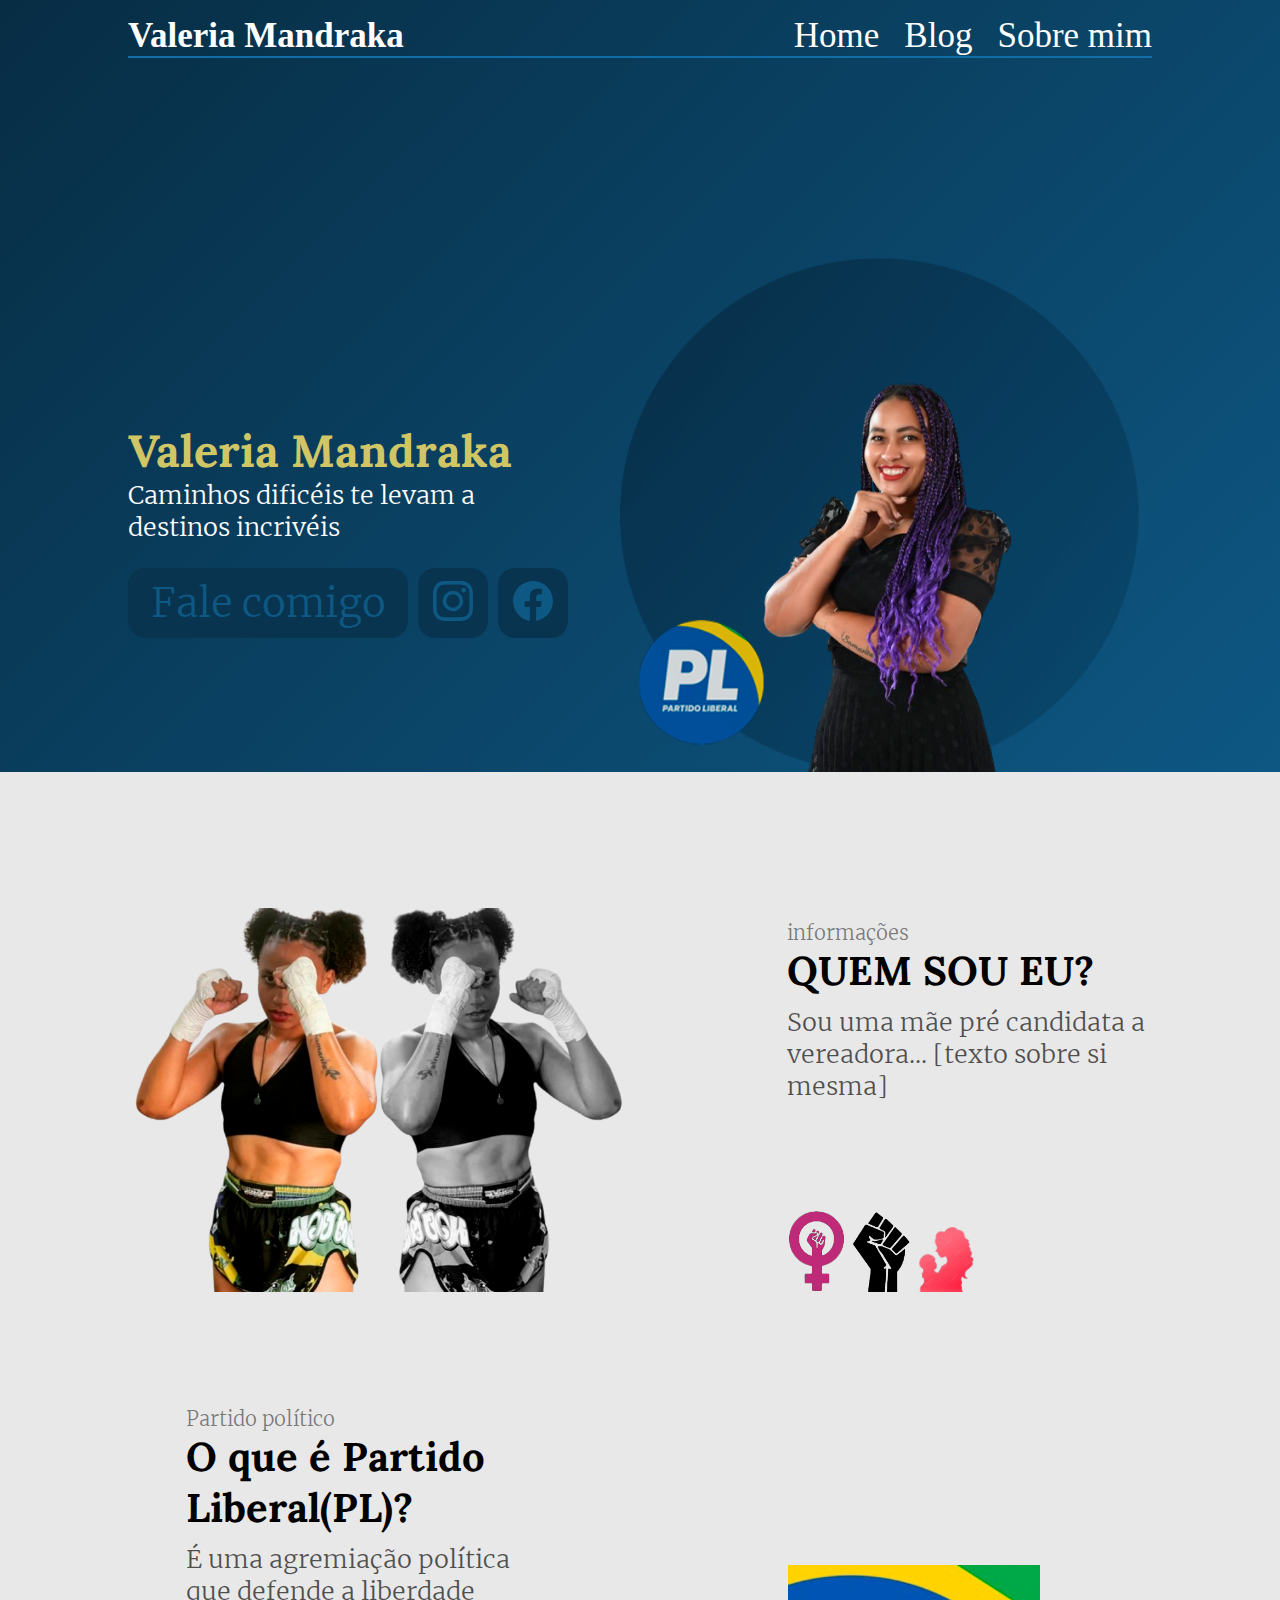
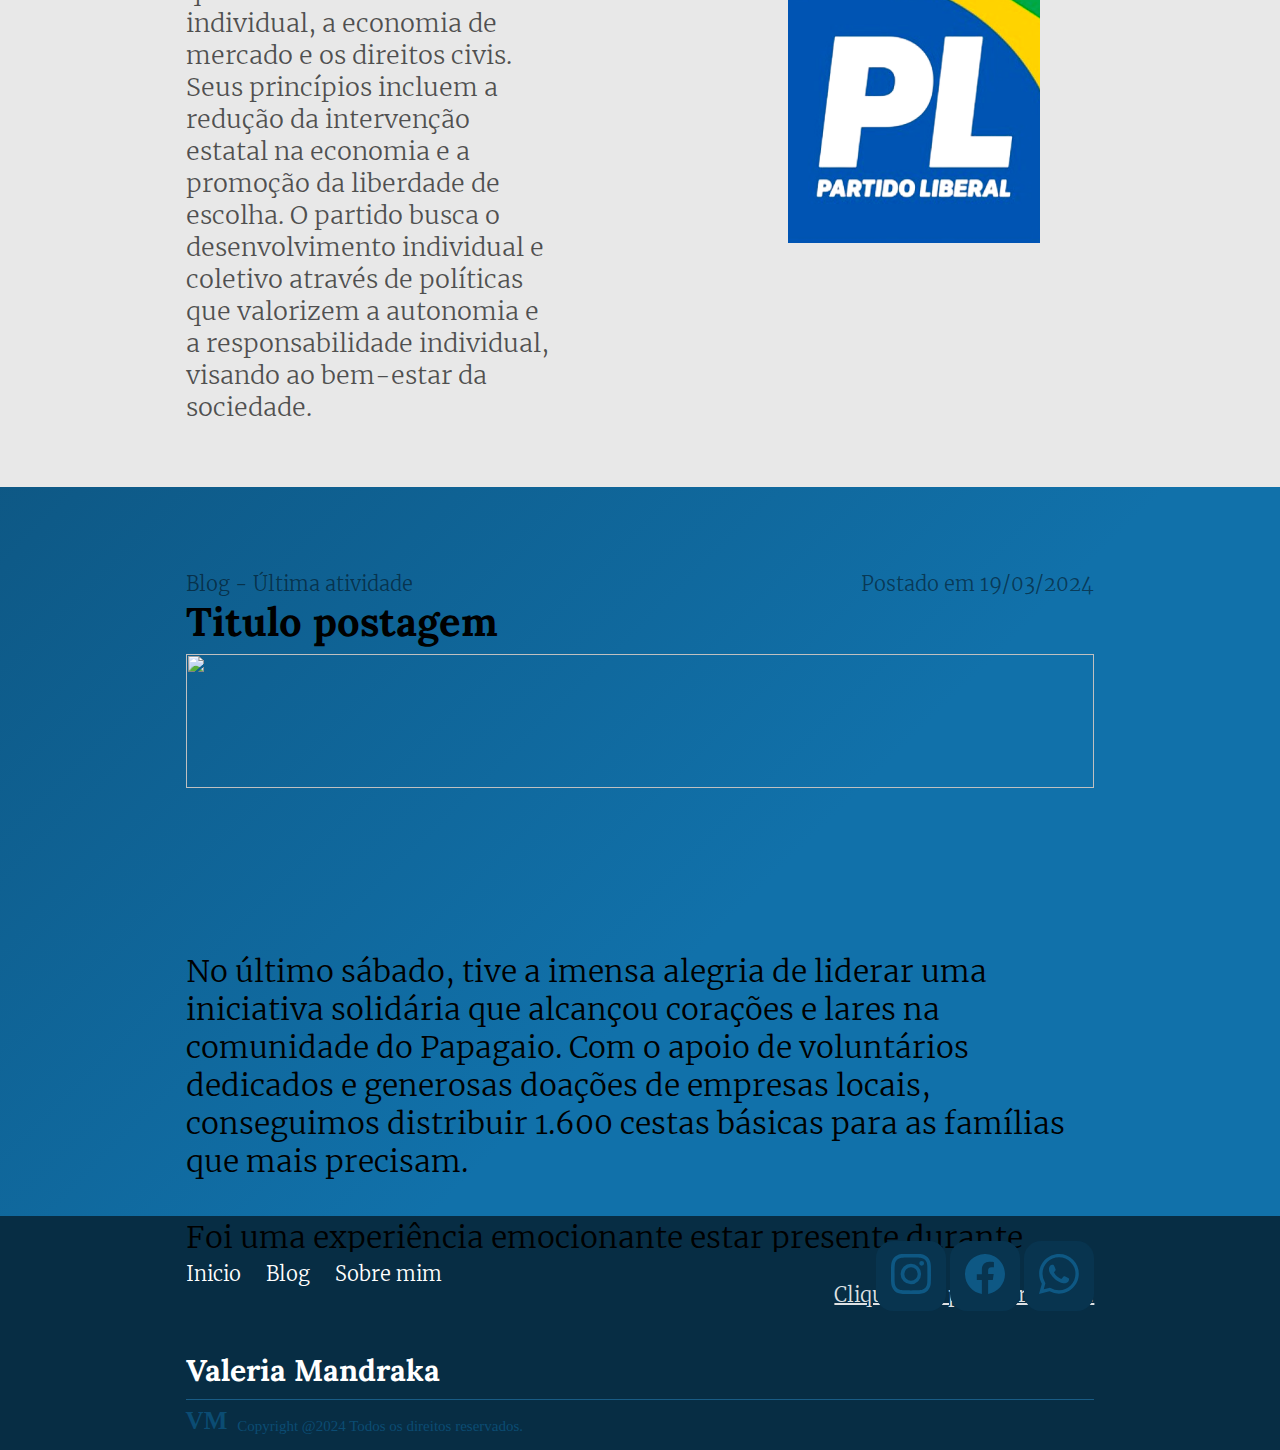
==== index.html @ 7b3fb6e6 "Upload files" ====
<!DOCTYPE html>
<html lang="pt-br">
<head>
    <meta charset="UTF-8">
    <meta name="viewport" content="width=device-width, initial-scale=1.0">
    <link rel="stylesheet" href="assets/css/cssIndex.css">
    <link rel="shortcut icon" href="assets/favicon/plFavicon.png" type="image/x-icon">
    <title>Valeria Mandraka | Início</title>
</head>
<body>
    <header>
        <nav class="navigation">
            <a href="/" id="aBranco"><h1 class="h1Navigation">Valeria Mandraka</h1></a>

            <ul>
                <li class="liNavigation">
                    <a href="/" id="aBranco"> Home </a>
                </li>
                <li class="liNavigation">
                    <a href="Blog.html" id="aBranco">Blog</a>
                </li>
                <li class="liNavigation" id="BtnRolagem">
                    Sobre mim
                </li>
            </ul>
        </nav>

        <nav class="navigationMobile">
            <button class="btnNavigation" id="menuMostrar">
                ☰
            </button>
            <h1 class="h1Navigation">
                <a href="/" id="aBranco">Valeria Mandraka</a>
            </h1>
        </nav>

        <section class="menuLateral" id="menuLateral">
            <div class="divMenu">
             <button class="btnClose">
                 <img src="assets/icons/arrow-bar-left.svg" id="menuFechar">
             </button>
            </div>
             <button class="btnMenu">
                <a href="/" id="aBranco"> INÍCIO </a>
             </button>
             <button class="btnMenu">
             <a href="Blog.html" id="aBranco"> BLOG </a>
             </button>
             <button class="btnMenu">
             <a href="/#section_rolagem" id="aBranco"> SOBRE MIM </a>
             </button>
         </section>

        <section class="sectionHeader">
            <div class="textHeaderbox">
                <h2 class="h2Header">
                    Valeria Mandraka
                </h2>

                <p class="pHeader">Caminhos dificéis te levam
                    a destinos incrivéis</p>

                <div class="divButtons">
                    <button class="btnFalecomigo">Fale comigo</button>
                    <button class="btnInstagram"><img src="assets/icons/instagram.svg"alt="icon Instagram" id="btnInstagram"></button>
                    <button class="btnWhatsapp"><img src="assets/icons/facebook.svg" alt="icon Whatsapp" id="btnWhatsapp"></button>
                </div>
            </div>
            <div class="imgHeaderbox">
                <img src="assets/images/imgHeader.png" alt="Valeria Mandraka" width="80%" class="imgValeria">
            </div>
        </section>
    </header>


    <main>
        <section class="sectionMainContainer">
            <section class="sectionMain1" id="section_rolagem">
                <div>
                    <img src="assets/images/imgMain.png" alt="Valeria Mandraka lutadora" width="80%" class="imgLutadora">
                </div>

                <div class="divSobremimMain">
                    <div class="divSobremimMain_div1">
                        <p class="infoMain">
                            informações
                        </p>
                        <h3 class="sobremimMain">
                            QUEM SOU EU?
                        </h3>
                        <p class="descMain">
                            Sou uma mãe pré candidata a vereadora...  [texto sobre si mesma]
                        </p>
                    </div>
                    <div class="divSobremimMain_div2">
                       <img src="assets/images/lutafeminiciaIcone.png" alt="Icone luta feminina" width="60px">
                       <img src="assets/images/lutaracialcone.png" alt="Icone luta racial" width="60px">
                       <img src="assets/images/maeIcone.png" alt="Icone mãe" width="60px">
                    </div>
                </div>
            </section>

            <section class="sectionMain2">
                <div class="partidoMain">
                    <p class="PpartidoMain">Partido político</p>
                    <h3 class="titulopartidoMain">O que é Partido Liberal(PL)? </h3>
                    <p class="descpartidoMain">É uma agremiação política que defende a liberdade individual, a economia de mercado e os direitos civis. Seus princípios incluem a redução da intervenção estatal na economia e a promoção da liberdade de escolha. O partido busca o desenvolvimento individual e coletivo através de políticas que valorizem a autonomia e a responsabilidade individual, visando ao bem-estar da sociedade.</p>
                </div>

                <div class="imgboxMain2">
                    <img src="assets/images/imgPartido.png" width="70%">
                </div>
            </section>
        </section>

        <section class="sectionMainContainer2">
            <section class="sectionMain3" >
                <div>
                    <div class="subtituloPostagem"><p class="BlogMain3">Blog - Última atividade</p><p class="DataMain3">Postado em 19/03/2024</p></div>
                    <h3 class="tituloBlog">Titulo postagem</h3>
                </div>
                <img src="https://encrypted-tbn0.gstatic.com/images?q=tbn:ANd9GcT1ABExkevNQ3aydkxNfhsvIcq7o0VCa7NH60OUea5zunQA9K06ds7O8G4jgLJGi5zmWrk&usqp=CAU" width="100%" height="50%">
                <p class="descBlog">No último sábado, tive a imensa alegria de liderar uma iniciativa solidária que alcançou corações e lares na comunidade do Papagaio. Com o apoio de voluntários dedicados e generosas doações de empresas locais, conseguimos distribuir 1.600 cestas básicas para as famílias que mais precisam.<br><br>

                    Foi uma experiência emocionante estar presente durante todo o processo, desde a organização até a entrega pessoal das cestas. Ver o sorriso e a gratidão nos rostos das pessoas que receberam esse auxílio foi verdadeiramente inspirador.<br><br>
                    Nossa missão sempre foi promover a solidariedade e o apoio mútuo em nossa comunidade, e essa iniciativa reforçou ainda mais nosso compromisso. Saber que conseguimos oferecer um alívio imediato para tantos lares que enfrentam dificuldades diárias é incrivelmente gratificante.<br><br>
                    
                    A entrega das cestas básicas não foi apenas sobre fornecer alimentos essenciais, mas também sobre mostrar às pessoas que elas não estão sozinhas em suas lutas. Foi sobre fortalecer os laços comunitários e lembrar a todos nós que, juntos, somos capazes de superar qualquer desafio.<br><br>
                    
                    Agradeço do fundo do meu coração a todos os voluntários, doadores e membros da comunidade que tornaram possível esse gesto de solidariedade. A verdadeira essência da bondade humana brilhou intensamente no bairro do Papagaio neste dia, e estou profundamente honrado por ter feito parte disso.<br><br>
                </p>

                <p class="p_texto"><a href="Blog.html#Postagem1" class="a_texto">Clique aqui para ver mais...</a></p>
            </section>
        </section>
    </main>


    <footer>
        <section class="sectionFooter">
            <div class="textFooter">
                <ul class="ulFooter">
                    <li class="liFooter">
                        <a href="/" id="aBranco"> Inicio </a>
                    </li>
                    <li class="liFooter">
                        <a href="Blog.html" id="aBranco"> Blog </a>
                    </li>
                    <li class="liFooter" id="BtnRolagem">
                        <a href="/#section_rolagem" id="aBranco">Sobre mim</a>
                    </li>
                </ul>

                <div>
                    <a href="/" id="aBranco"><h3 class="h3Footer">Valeria Mandraka</h3></a>
                </div>
            </div>
            <div class="btns_footer">
                <button class="btnInstagram"><img src="assets/icons/instagram.svg"alt="icon Instagram" id="btnInstagram"></button>
                <button class="btnWhatsapp"><img src="assets/icons/facebook.svg" alt="icon Whatsapp" id="btnWhatsapp"></button>
                <button class="btnWhatsapp"><img src="assets/icons/whatsapp.svg" alt="icon Whatsapp" id="btnWhatsapp"></button>
            </div>
            
        </section>
        <section class="sectionFooter2">
            <h3 class="h3Footer2">
                VM
            </h3>
            <p class="pFooter2">Copyright @2024 Todos os direitos reservados.</p>
        </section>
    </footer>

    <script>
        document.addEventListener("DOMContentLoaded", function() {
            var scrollButton = document.getElementById('BtnRolagem');
            
            scrollButton.addEventListener('click', function() {
                var section1 = document.getElementById('section_rolagem');
                if (section1) {
                section1.scrollIntoView({ behavior: 'smooth', block: 'start' });
                }
            });
            });

            
        var menuMostrar = document.getElementById("menuMostrar");
        var menuLateral = document.getElementById("menuLateral");
        var menuFechar = document.getElementById("menuFechar");
    
        menuMostrar.addEventListener("click", function() {
            menuLateral.style.transform = 'translateX(0)';
        });

        menuFechar.addEventListener("click", function(){
            menuLateral.style.transform = "translateX(-100%)";
        })

        document.addEventListener("click", function(event) {
            if (!menuLateral.contains(event.target) && event.target !== menuMostrar) {
                // Remova a classe 'show-menu' para ocultar o menu lateral
                menuLateral.style.transform = "translateX(-100%)";
            }
        });
    
    </script>
</body>
</html>
---- assets/css/cssIndex.css ----
@font-face {
    font-family: LoraBold; /* Escolha um nome para a sua fonte */
    src: url('/assets/fonts/static/Lora-Bold.ttf'); /* Substitua o caminho pelo local onde você colocou o arquivo da fonte */
    font-weight: 700;
 
}

@font-face {
    font-family: MerriwheaterLight; /* Escolha um nome para a sua fonte */
    src: url('/assets/fonts/static/Merriweather-Light.ttf'); /* Substitua o caminho pelo local onde você colocou o arquivo da fonte */
    font-weight: 300;
 
}

::-webkit-scrollbar {
    width: 10px; /* Largura da barra de rolagem */
}

/* Cor de fundo da barra de rolagem */
::-webkit-scrollbar-track {
    background: #9badfd5e;
}

/* Estilo do botão na barra de rolagem */
::-webkit-scrollbar-thumb {
    background: #072E46; /* Cor do botão da barra de rolagem */
    transition: 0.3s; 
    border-radius: 15px;
}

/* Cor quando o mouse passa sobre a barra de rolagem */
::-webkit-scrollbar-thumb:hover {
    background: #116DA5;
    transition: 0.3s; 
}

.menuLateral{
    position: fixed;
    left: 0;
    display: flex;
    flex-direction: column;
    gap: 5px;
    top: 0;
    width: 75%;
    height: 100vh;
    background-color: #072D44;
    transform: translateX(-100%);
    transition: transform 0.3s ease;
}

.btnMenu{
    height: 60px;
    background-color: #021e30;
    border: none;
    color: white;
    font-family: MerriwheaterLight;
}

.divMenu{
    width: 100%;
    display: flex;
    justify-content: end;
    align-items: center;
    height: 50px;
    margin-top: 4%;
}

.btnClose{
    border: none;
    background-color: transparent;
    color: white;
    cursor: pointer;
}

#aBranco{
    text-decoration: none;
    color: white;
}

#aBranco:hover{
    color: #dadada;
}

body{
    margin: 0px;
    border: 0px;
    background: linear-gradient(135.32deg, #072D44 0%, #0E5A88 50.3%, #1171AA 75.14%);
}

header{
    display: flex;
    flex-direction: column;
    justify-content: center;
    align-items: center;
    color: white;
}

.navigation{
    display: flex;
    justify-content: space-between;
    width: 80%;
    border-bottom: 2px solid #116DA5;
}

.h1Navigation{
    margin-bottom: 0px;
    font-size: 35px;
    cursor: pointer;
}

.h1Navigation:hover{
    color: #dadada;
}

.liNavigation{
    margin-bottom: 0px;
    font-size: 35px;
    cursor: pointer;
    display: flex;
    align-items: end;
}

.liNavigation:hover{
    color: #dadada;
}

ul{
    display: flex;
    gap: 25px;
    list-style: none;
    margin-bottom: 0px;
}

.sectionHeader{
    display: flex;
    flex-direction: row;
    justify-content: space-between;
    width: 80%;
}

.textHeaderbox{
    display: flex;
    flex-direction: column;
    justify-content: center;
}

.h2Header{
    color: #D1C665;
    font-size: 45px;
    font-family: LoraBold;
    margin-bottom: 0px;
}

.pHeader{
    font-size: 25px;
    font-family: MerriwheaterLight;
    margin-top: 0px;
    width: 90%;
}

.sectionMainContainer{
    display: flex;
    flex-direction: column;
    align-items: center;
    padding-top: 10%;
    padding-bottom: 5%;
    gap: 10vh;
    background-color: #E8E8E8;
}

main{
    display: flex;
    flex-direction: column;
    
}

.btnInstagram, .btnWhatsapp{
    border: none;
    background-color: #08344F;
    border-radius: 17px;
    width: 50px;
    height: 50px;
    transition: 0.3s;
}

.btnInstagram:hover, .btnWhatsapp:hover{
    background-color: rgb(3, 43, 68);
    cursor: pointer;
    transition: 0.3s; 
}

.btnFalecomigo{
    height: 50px;
    background-color: #08344F;
    border: none;
    color: #0E5884;
    border-radius: 17px;
    font-family: MerriwheaterLight;
    font-size: x-large;
    padding-left: 30px;
    padding-right: 30px;
    transition: 0.3s;
}

.btnFalecomigo:hover{
    background-color: rgb(3, 43, 68);
    cursor: pointer;
    transition: 0.3s;
}

.divButtons{
    display: flex;
    flex-direction: row;
    gap: 10px
}

.imgHeaderbox{
    display: flex;
    align-items: end;
    justify-content: right;
}


.infoMain{
    margin-bottom: 0px;
    font-family: MerriwheaterLight;
    font-size: 15px;
    color: rgba(0, 0, 0, 0.49); 
}

.sobremimMain{
    margin-top: 0px;
    font-size: 30px;
    font-family: LoraBold;
    margin-bottom: 10px;
}

.divSobremimMain{
    display: flex;
    flex-direction: column;
    justify-content: space-between;
    align-items: end;
}

.descMain{
    margin-top: 0px;
    font-family: MerriwheaterLight;
    font-size: 20px;
    color: rgba(0, 0, 0, 0.66);
}

.divSobremimMain_div1{
    width: 70%;
}

.divSobremimMain_div2{
    width: 70%;
}

.sectionMain1{
    display: flex;
    flex-direction: row;
    justify-content: space-between;
    width: 80%;
}

.sectionMain2{
    display: flex;
    flex-direction: row;
    justify-content: space-between;
    width: 71%;
}

.sectionMainContainer2{
    padding-top: 5%;
    display: flex;
    justify-content: center;
    height: auto;
    margin-bottom: 10%;
}

.partidoMain{
    width: 40%;
}
.PpartidoMain{
    color: rgba(0, 0, 0, 0.49);
    font-family: MerriwheaterLight;
    margin-bottom: 0px;
    font-size: 15px
}

.titulopartidoMain{
    color: #000000;
    margin-top: 0px;
    font-size: 30px;
    font-family: LoraBold;
    margin-bottom: 10px;
}

.descpartidoMain{
    color: rgba(0, 0, 0, 0.66);
    font-family: MerriwheaterLight;
    margin-bottom: 0px;
    font-size: 20px;
    margin-top: 0px;
}

.imgboxMain2{
    display: flex;
    justify-content: center;
    align-items: center;
}
.sectionMain3{
    width: 71%;
}

.BlogMain3, .DataMain3{
    color: rgba(0, 0, 0, 0.49);
    margin-bottom: 0px;
    font-family: MerriwheaterLight;
    font-size: 15px;
}
.subtituloPostagem{
    display: flex;
    flex-direction: row;
    justify-content: space-between;
}

.tituloBlog{
    color: #000000;
    font-size: 30px;
    margin-top: 0px;
    margin-bottom: 7px;
    font-family: LoraBold;
}

.descBlog{
    font-size: 20px;
    font-family: MerriwheaterLight;
}

footer{
    display: flex;
    flex-direction: column;
    justify-content: center;
    background-color: #072D44;
    align-items: center;
    color: #ffffff;
}

.sectionFooter{
    margin-top: 25px;
    width: 71%;
    display: flex;
    flex-direction: row;
    justify-content: space-between;
}

.textFooter{
    display: flex;
    flex-direction: column;
    justify-content: space-between;
    gap: 35px;
}

.sectionFooter2{
    width: 71%;
    border-top: 1px solid #195B84;
    display: flex;
    justify-content: start;
    align-items: end;
    gap: 10px;
    color: #0B4C73;
    padding-bottom: 15px;
}

.h3Footer{
    font-size: 35px;
    font-family: LoraBold;
}

.ulFooter{
    padding: 0px;
    font-size: 20px;
    font-family: MerriwheaterLight;
    cursor: pointer;
}

.liFooter:hover{
    color: #dadada;
}

.h3Footer2{
    font-size: 25px;
    margin-bottom: 0px;
    margin-top: 7px;
}

.pFooter2{
    font-size: 20px;
    margin-bottom: 0px;
}

.btnNavigation{
    border: none;
    background-color: transparent;
    font-size: 40px;
    color: white;
    cursor: pointer;
}

.navigationMobile{
    display: flex;
    flex-direction: row ;
    width: 85%;
    gap: 15px;
    align-items: center;
}

.h1Navigation{
    margin: 0px;
}

.a_texto{
    color: #DFE1E3;
    font-size: 20px;
    font-family: MerriwheaterLight;
}

.h2Header{
    display: none;
    font-family: LoraBold;
}

@media (max-width: 480px) {
    body{
        display: flex;
        flex-direction: column;
    }

    .navigation{
        display: none;
    }

    .btnFalecomigo{
        width: 200px;
        padding-left: 0px;
        padding-right: 0px;
    }

    .sectionHeader{
        flex-direction: column;
        gap: 20px;
        padding-top: 10%;
    }

    .imgHeaderbox{
        justify-content: center;
    }

    .sectionMainContainer{
        padding-top: 5%;
        gap: 30px;
    }
    .sectionMain1{
        flex-direction: column-reverse;
        width: 90%;
    }
    .divSobremimMain{
        align-items: start;
    }
    .divSobremimMain_div2{
        display: none;
    }

    .sectionMain2{
        flex-direction: column;
        gap: 20px;
        width: 90%;
    }

    .sectionMain3{
        width: 90%;
    }

    .partidoMain{
        width: 100%;
    }

    .descBlog{
      max-height: 200px;
      text-overflow: ellipsis;
      overflow: hidden;
    }
    
    .p_texto{
        display: flex;
        justify-content: end;
    }

    

    .imgValeria{
        width: 100%;
    }
    .imgLutadora{
        width: 100%;
    }

    .ulFooter{
        display: flex;
        flex-direction: column;
        gap: 10px;
    }   

    .btns_footer{
        display: flex;
        flex-direction: column;
        gap: 10px;
    }

    .h3Footer{
        font-size: 30px;
        margin-bottom: 10px;
    }

    .pFooter2{
        font-size: 15px;
    }

}

    @media (min-width: 481px) and (max-width: 767px) {
        body{
            display: flex;
            flex-direction: column;

        }

        .navigation{
            display: none;
        }
    
        .btnFalecomigo{
            width: 200px;
            padding-left: 0px;
            padding-right: 0px;
        }
    
        .sectionHeader{
            flex-direction: column;
            padding-top: 5%;
            height: auto;
        }
    
        .imgHeaderbox{
            justify-content: center;
        }
    
        .sectionMainContainer{
            padding-top: 5%;
            gap: 30px;
        }
        .sectionMain1{
            flex-direction: column-reverse;
            width: 90%;
        }
        .divSobremimMain{
            align-items: start;
        }
        .divSobremimMain_div2{
            display: none;
        }
    
        .sectionMain2{
            flex-direction: column;
            gap: 20px;
            width: 90%;
        }
    
        .sectionMain3{
            width: 90%;
        }
    
        .partidoMain{
            width: 100%;
        }
    
        .descBlog{
          max-height: 200px;
          text-overflow: ellipsis;
          overflow: hidden;
        }
        
        .p_texto{
            display: flex;
            justify-content: end;
        }
    
        
    
        .imgValeria{
            width: 100%;
        }
        .imgLutadora{
            width: 100%;
        }
    
        .ulFooter{
            display: flex;
            flex-direction: column;
            gap: 10px;
        }   
    
        .btns_footer{
            display: flex;
            flex-direction: column;
            gap: 10px;
        }
    
        .h3Footer{
            font-size: 30px;
            margin-bottom: 10px;
        }
    
        .pFooter2{
            font-size: 15px;
        }
      } /* OK */
      
     
      @media (min-width: 768px) and (max-width: 991px) {
        body{
            display: flex;
            flex-direction: column;

        }

        .h1Navigation{
            font-size: 60px;
        }

        .btnNavigation{
            font-size: 60px;
        }

        .pHeader{
            font-size: 40px;
        }

        .navigation{
            display: none;
        }
    
        .btnFalecomigo{
            height: 80px;
            font-size: 40px;
            width: 280px;
            padding-left: 0px;
            padding-right: 0px;
        }

        #btnInstagram, #btnWhatsapp{
            width: 50px;
        }
        .btnInstagram, .btnWhatsapp{
            height: 80px;
            width: 80px;
        }
    
        .sectionHeader{
            flex-direction: column;
            padding-top: 5%;
            height: auto;
        }
    
        .imgHeaderbox{
            justify-content: center;
        }
    
        .sectionMainContainer{
            padding-top: 5%;
            gap: 30px;
        }
        .sectionMain1{
            flex-direction: column-reverse;
            width: 90%;
        }
        .divSobremimMain{
            align-items: start;
        }
        .divSobremimMain_div2{
            display: none;
        }
    
        .sectionMain2{
            flex-direction: column;
            gap: 20px;
            width: 90%;
        }
    
        .sectionMain3{
            width: 90%;
        }
    
        .partidoMain{
            width: 100%;
        }
    
        .descBlog{
          max-height: 200px;
          text-overflow: ellipsis;
          overflow: hidden;
        }
        
        .p_texto{
            display: flex;
            justify-content: end;
        }
    
        
    
        .imgValeria{
            width: 100%;
        }
        .imgLutadora{
            width: 100%;
        }
    
        .ulFooter{
            display: flex;
            flex-direction: column;
            gap: 10px;
            font-size: 30px;
        }   
    
        .btns_footer{
            display: flex;
            flex-direction: column;
            gap: 10px;
        }
    
        .h3Footer{
            font-size: 30px;
            margin-bottom: 10px;
        }
    
        .pFooter2{
            font-size: 15px;
        }

        .sobremimMain{
            font-size: 40px;
        }

        .descMain{
            font-size: 30px;
        }

        .titulopartidoMain{
            font-size: 40px;
        }

        .descpartidoMain{
            font-size: 30px;
        }

        .tituloBlog{
            font-size: 40px;
        }

        .descBlog{
            font-size: 30px;
        }

        .BlogMain3{
            font-size: 20px;
        }

        .DataMain3{
            font-size: 20px;
        }

        .PpartidoMain{
            font-size: 20px;
        }

        .infoMain{
            font-size: 20px;
        }

        .p_texto{
            font-size: 25px;
        }
      } /* OK */
      
     
      @media (min-width: 992px) and (max-width: 1199px) {
        body{
            display: flex;
            flex-direction: column;

        }

        .h1Navigation{
            font-size: 60px;
        }

        .btnNavigation{
            font-size: 60px;
        }

        .pHeader{
            font-size: 40px;
        }

        .navigation{
            display: none;
        }
    
        .btnFalecomigo{
            height: 80px;
            font-size: 40px;
            width: 280px;
            padding-left: 0px;
            padding-right: 0px;
        }

        #btnInstagram, #btnWhatsapp{
            width: 50px;
        }
        .btnInstagram, .btnWhatsapp{
            height: 80px;
            width: 80px;
        }
    
        .sectionHeader{
            flex-direction: column;
            padding-top: 5%;
            height: auto;
        }
    
        .imgHeaderbox{
            justify-content: center;
        }
    
        .sectionMainContainer{
            padding-top: 5%;
            gap: 30px;
        }
        .sectionMain1{
            flex-direction: column-reverse;
            width: 90%;
        }
        .divSobremimMain{
            align-items: start;
        }
        .divSobremimMain_div2{
            display: none;
        }
    
        .sectionMain2{
            flex-direction: column;
            gap: 20px;
            width: 90%;
        }
    
        .sectionMain3{
            width: 90%;
        }
    
        .partidoMain{
            width: 100%;
        }
    
        .descBlog{
          max-height: 200px;
          text-overflow: ellipsis;
          overflow: hidden;
        }
        
        .p_texto{
            display: flex;
            justify-content: end;
        }
    
        
    
        .imgValeria{
            width: 100%;
        }
        .imgLutadora{
            width: 100%;
        }
    
        .ulFooter{
            display: flex;
            flex-direction: column;
            gap: 10px;
            font-size: 30px;
        }   
    
        .btns_footer{
            display: flex;
            flex-direction: column;
            gap: 10px;
        }
    
        .h3Footer{
            font-size: 30px;
            margin-bottom: 10px;
        }
    
        .pFooter2{
            font-size: 15px;
        }

        .sobremimMain{
            font-size: 40px;
        }

        .descMain{
            font-size: 30px;
        }

        .titulopartidoMain{
            font-size: 40px;
        }

        .descpartidoMain{
            font-size: 30px;
        }

        .tituloBlog{
            font-size: 40px;
        }

        .descBlog{
            font-size: 30px;
        }

        .BlogMain3{
            font-size: 20px;
        }

        .DataMain3{
            font-size: 20px;
        }

        .PpartidoMain{
            font-size: 20px;
        }

        .infoMain{
            font-size: 20px;
        }

        .p_texto{
            font-size: 25px;
        }
      } /* OK */
      
      /* Estilos para telas médias (1200px a 1439px) */
      @media (min-width: 1200px) and (max-width: 1439px) {
        .navigationMobile{
            display: none;
        }

        .navigation{
            align-items: end;
        }

        .imgValeria{
            width: 100%;
        }

        .sectionHeader{
            margin-top: 15%;
        }

        .h2Header{
            display: block;
        }

        .btnFalecomigo{
            height: 70px;
            font-size: 40px;
            width: 280px;
            padding-left: 0px;
            padding-right: 0px;
        }

        #btnInstagram, #btnWhatsapp{
            width: 40px;
        }
        .btnInstagram, .btnWhatsapp{
            height: 70px;
            width: 70px;
        }
        
        .h3Footer{
            font-size: 30px;
            margin-bottom: 10px;
        }
    
        .pFooter2{
            font-size: 15px;
        }

        .sobremimMain{
            font-size: 40px;
        }

        .descMain{
            font-size: 25px;
        }

        .imgLutadora{
            width: 100%;
        }

        .titulopartidoMain{
            font-size: 40px;
        }

        .descpartidoMain{
            font-size: 25px;
        }

        .tituloBlog{
            font-size: 40px;
        }

        .descBlog{
            font-size: 30px;
        }

        .BlogMain3{
            font-size: 20px;
        }

        .DataMain3{
            font-size: 20px;
        }

        .PpartidoMain{
            font-size: 20px;
        }

        .infoMain{
            font-size: 20px;
        }

        .p_texto{
            font-size: 25px;
        }

    
        .descBlog{
            max-height: 300px;
            text-overflow: ellipsis;
            overflow: hidden;
        }   
        
        .p_texto{
            display: flex;
            justify-content: end;
        }
      } /* OK */
      
      
      /* Estilos para telas grandes (1440px e acima) */
      @media (min-width: 1440px) {
        .navigationMobile{
            display: none;
        }

        .navigation{
            align-items: end;
        }

        .imgValeria{
            width: 100%;
        }

        .sectionHeader{
            margin-top: 6%;
        }

        .h2Header{
            display: block;
        }

        .btnFalecomigo{
            height: 70px;
            font-size: 40px;
            width: 280px;
            padding-left: 0px;
            padding-right: 0px;
        }

        #btnInstagram, #btnWhatsapp{
            width: 40px;
        }
        .btnInstagram, .btnWhatsapp{
            height: 70px;
            width: 70px;
        }
        
        .h3Footer{
            font-size: 30px;
            margin-bottom: 10px;
        }
    
        .pFooter2{
            font-size: 15px;
        }

        .sobremimMain{
            font-size: 40px;
        }

        .descMain{
            font-size: 25px;
        }

        .imgLutadora{
            width: 100%;
        }

        .titulopartidoMain{
            font-size: 40px;
        }

        .descpartidoMain{
            font-size: 25px;
        }

        .tituloBlog{
            font-size: 40px;
        }

        .descBlog{
            font-size: 30px;
        }

        .BlogMain3{
            font-size: 20px;
        }

        .DataMain3{
            font-size: 20px;
        }

        .PpartidoMain{
            font-size: 20px;
        }

        .infoMain{
            font-size: 20px;
        }

        .p_texto{
            font-size: 25px;
        }

    
        .descBlog{
            max-height: 300px;
            text-overflow: ellipsis;
            overflow: hidden;
        }   
        
        .p_texto{
            display: flex;
            justify-content: end;
        }

        .textHeaderbox{
            justify-content: start;
            padding-top: 5%;
        }

        .h1Navigation{
            font-size: 45px;
        }
      }
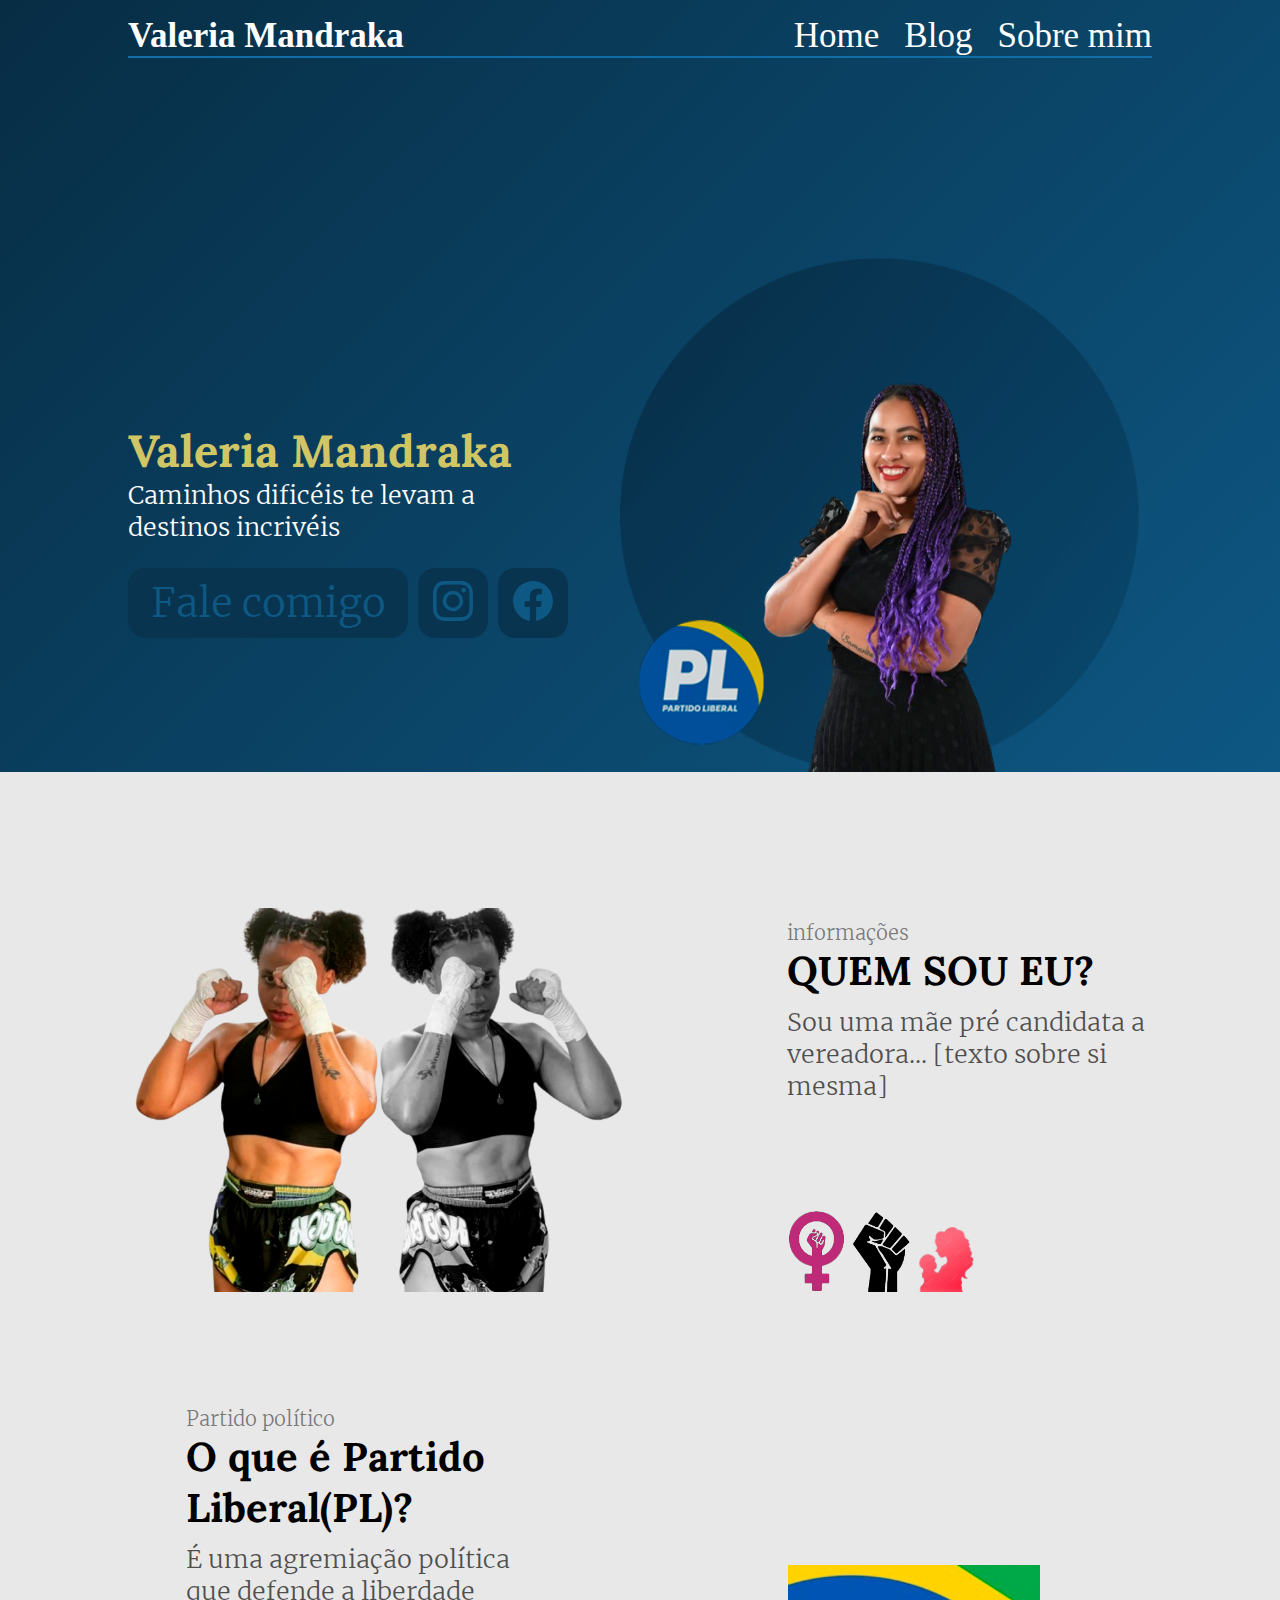
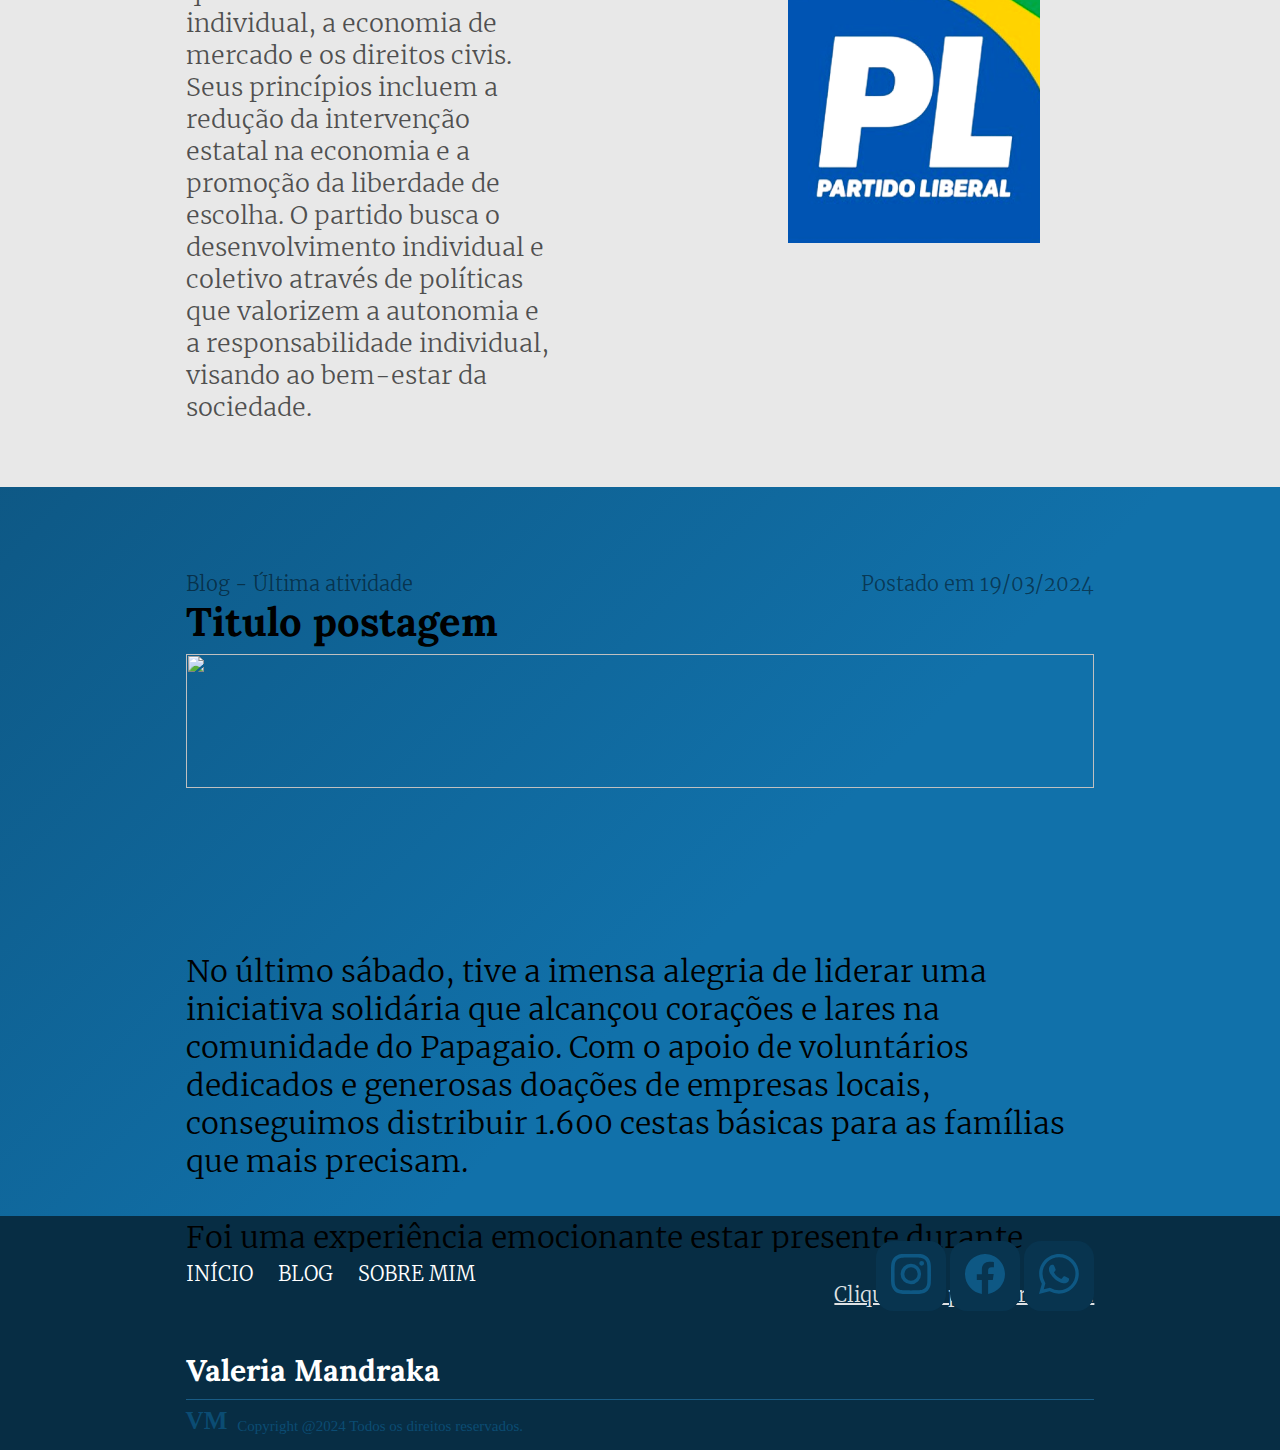
==== commit be3b9de5: "Add files via upload" ====
--- a/index.html
+++ b/index.html
@@ -10,11 +10,11 @@
 <body>
     <header>
         <nav class="navigation">
-            <a href="/" id="aBranco"><h1 class="h1Navigation">Valeria Mandraka</h1></a>
+            <a href="index.html" id="aBranco"><h1 class="h1Navigation">Valeria Mandraka</h1></a>
 
             <ul>
                 <li class="liNavigation">
-                    <a href="/" id="aBranco"> Home </a>
+                    <a href="index.html" id="aBranco"> Home </a>
                 </li>
                 <li class="liNavigation">
                     <a href="Blog.html" id="aBranco">Blog</a>
@@ -30,7 +30,7 @@
                 ☰
             </button>
             <h1 class="h1Navigation">
-                <a href="/" id="aBranco">Valeria Mandraka</a>
+                <a href="index.html" id="aBranco">Valeria Mandraka</a>
             </h1>
         </nav>
 
@@ -41,13 +41,13 @@
              </button>
             </div>
              <button class="btnMenu">
-                <a href="/" id="aBranco"> INÍCIO </a>
+                <a href="index.html" id="aBranco"> INÍCIO </a>
              </button>
              <button class="btnMenu">
              <a href="Blog.html" id="aBranco"> BLOG </a>
              </button>
              <button class="btnMenu">
-             <a href="/#section_rolagem" id="aBranco"> SOBRE MIM </a>
+             <a href="index.html/#section_rolagem" id="aBranco"> SOBRE MIM </a>
              </button>
          </section>
 
@@ -62,8 +62,8 @@
 
                 <div class="divButtons">
                     <button class="btnFalecomigo">Fale comigo</button>
-                    <button class="btnInstagram"><img src="assets/icons/instagram.svg"alt="icon Instagram" id="btnInstagram"></button>
-                    <button class="btnWhatsapp"><img src="assets/icons/facebook.svg" alt="icon Whatsapp" id="btnWhatsapp"></button>
+                    <a href="https://www.instagram.com/valeria.mandraka/" target="_blank"><button class="btnInstagram"><img src="assets/icons/instagram.svg"alt="icon Instagram" id="btnInstagram"></button></a>
+                    <a href="https://www.facebook.com/valerya.rogerio?locale=pt_BR" target="_blank"><button class="btnWhatsapp"><img src="assets/icons/facebook.svg" alt="icon Whatsapp" id="btnWhatsapp"></button></a>
                 </div>
             </div>
             <div class="imgHeaderbox">
@@ -141,24 +141,24 @@
             <div class="textFooter">
                 <ul class="ulFooter">
                     <li class="liFooter">
-                        <a href="/" id="aBranco"> Inicio </a>
+                        <a href="index.html" id="aBranco"> INÍCIO </a>
                     </li>
                     <li class="liFooter">
-                        <a href="Blog.html" id="aBranco"> Blog </a>
+                        <a href="Blog.html" id="aBranco"> BLOG </a>
                     </li>
                     <li class="liFooter" id="BtnRolagem">
-                        <a href="/#section_rolagem" id="aBranco">Sobre mim</a>
+                        <a href="index.html/#section_rolagem" id="aBranco"> SOBRE MIM </a>
                     </li>
                 </ul>
 
                 <div>
-                    <a href="/" id="aBranco"><h3 class="h3Footer">Valeria Mandraka</h3></a>
+                    <a href="index.html" id="aBranco"><h3 class="h3Footer">Valeria Mandraka</h3></a>
                 </div>
             </div>
             <div class="btns_footer">
-                <button class="btnInstagram"><img src="assets/icons/instagram.svg"alt="icon Instagram" id="btnInstagram"></button>
-                <button class="btnWhatsapp"><img src="assets/icons/facebook.svg" alt="icon Whatsapp" id="btnWhatsapp"></button>
-                <button class="btnWhatsapp"><img src="assets/icons/whatsapp.svg" alt="icon Whatsapp" id="btnWhatsapp"></button>
+                <a href="https://www.instagram.com/valeria.mandraka/" target="_blank"><button class="btnInstagram"><img src="assets/icons/instagram.svg"alt="icon Instagram" id="btnInstagram"></button></a>
+                <a href="https://www.facebook.com/valerya.rogerio?locale=pt_BR" target="_blank"><button class="btnWhatsapp"><img src="assets/icons/facebook.svg" alt="icon Whatsapp" id="btnWhatsapp"></button></a>
+                <a href="https://www.whatsapp.com/catalog/5516997743981/?app_absent=0" target="_blank"><button class="btnWhatsapp"><img src="assets/icons/whatsapp.svg" alt="icon Whatsapp" id="btnWhatsapp"></button></a>
             </div>
             
         </section>
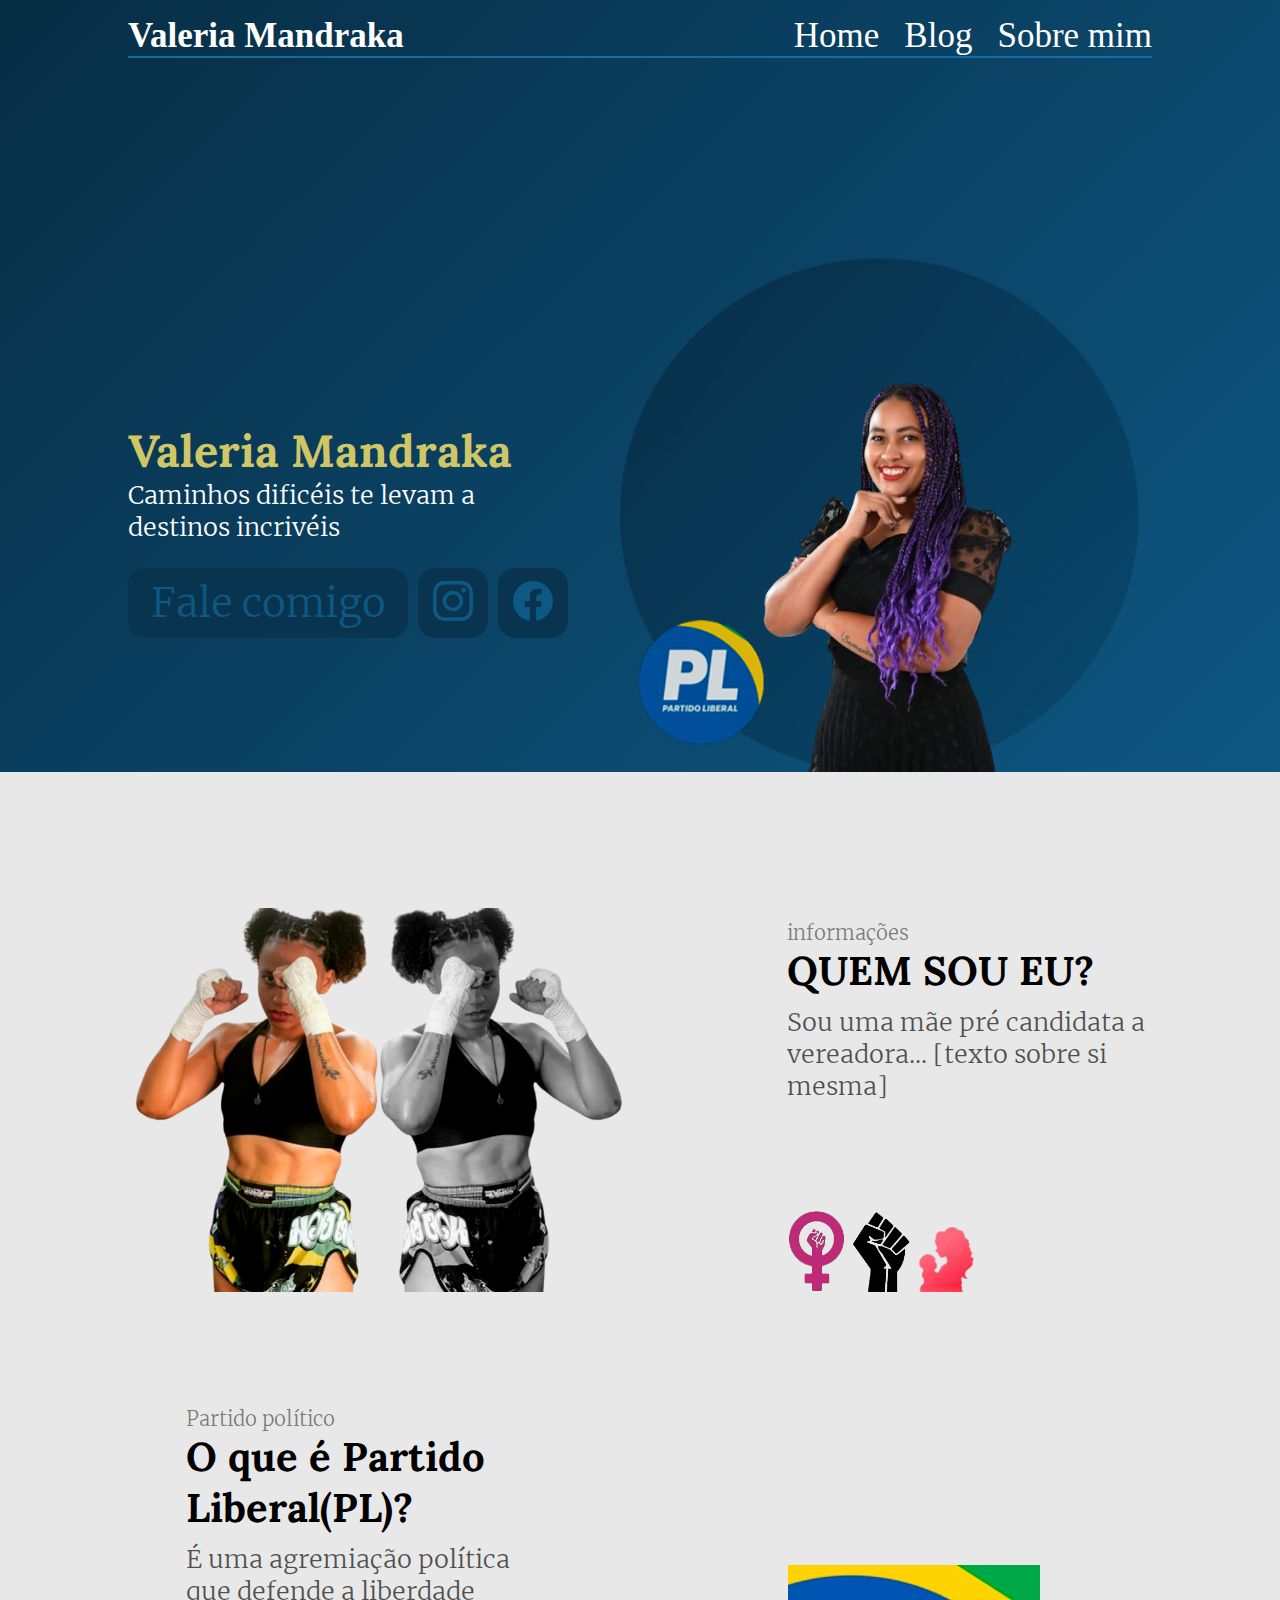
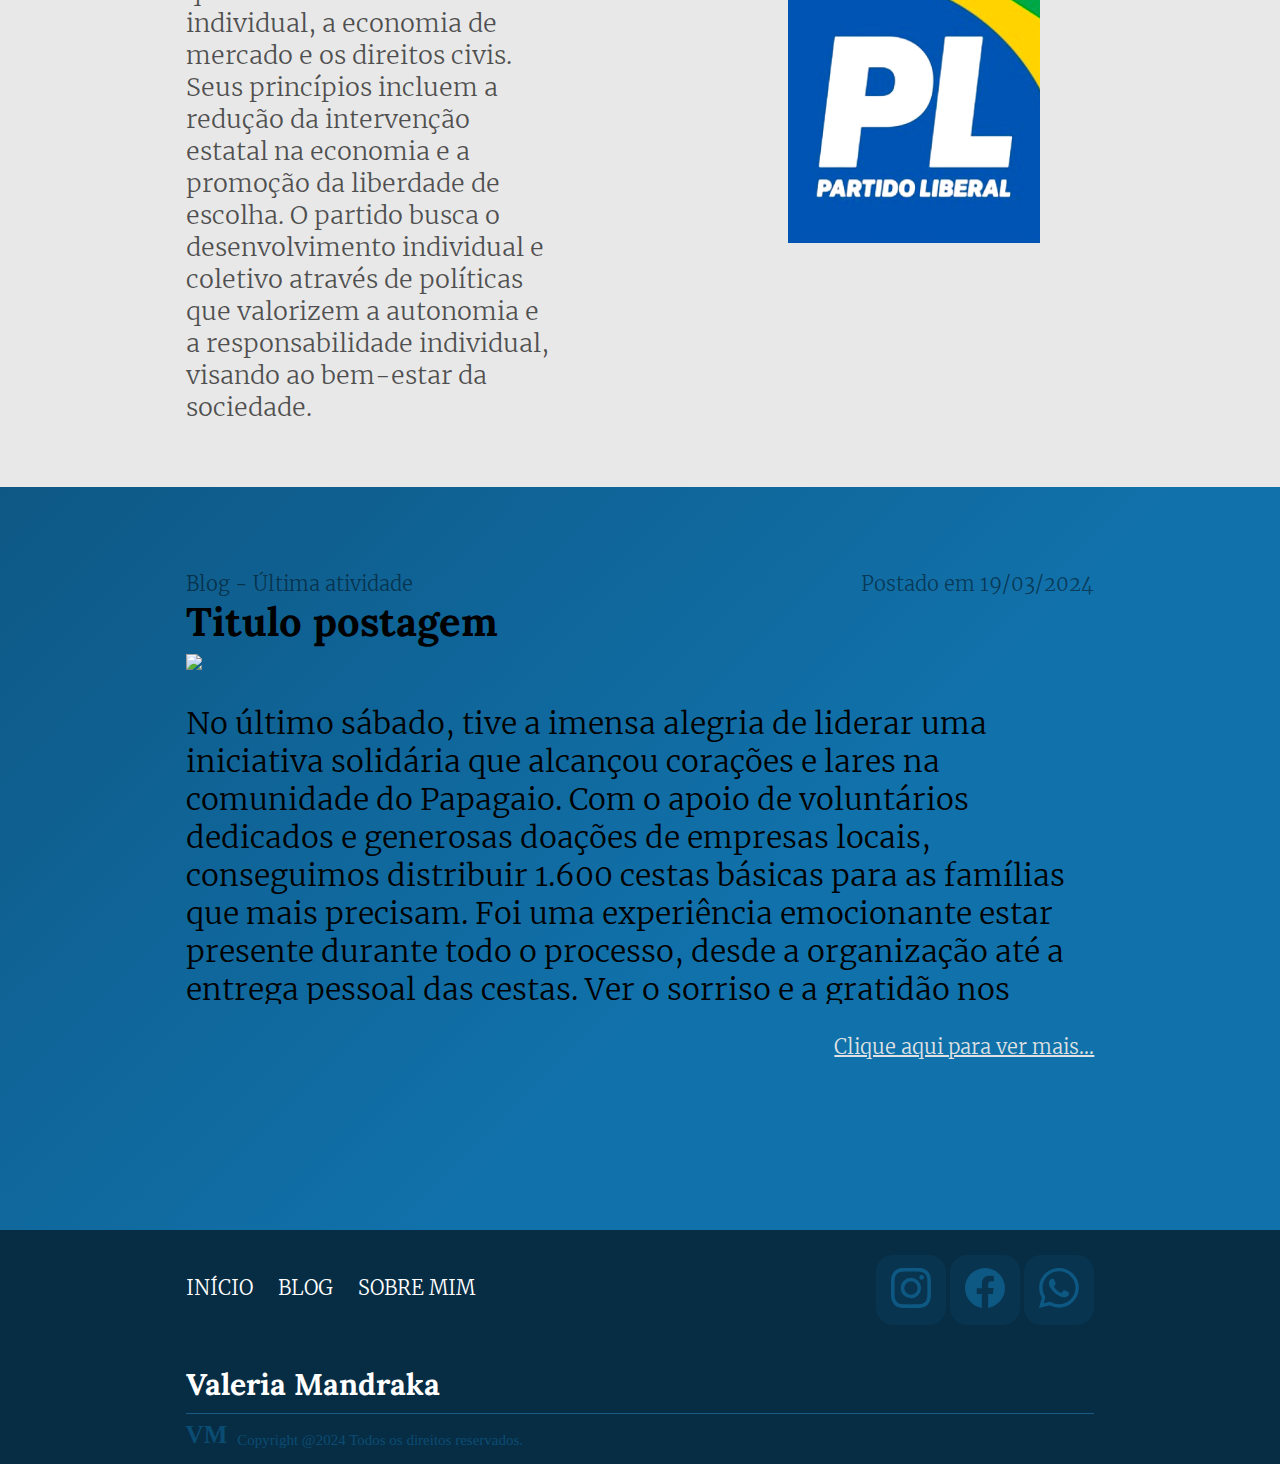
==== commit 74833d94: "Add files via upload" ====
--- a/index.html
+++ b/index.html
@@ -61,7 +61,7 @@
                     a destinos incrivéis</p>
 
                 <div class="divButtons">
-                    <button class="btnFalecomigo">Fale comigo</button>
+                    <a href="https://www.whatsapp.com/catalog/5516997743981/?app_absent=0" target="_blank"><button class="btnFalecomigo">Fale comigo</button></a>
                     <a href="https://www.instagram.com/valeria.mandraka/" target="_blank"><button class="btnInstagram"><img src="assets/icons/instagram.svg"alt="icon Instagram" id="btnInstagram"></button></a>
                     <a href="https://www.facebook.com/valerya.rogerio?locale=pt_BR" target="_blank"><button class="btnWhatsapp"><img src="assets/icons/facebook.svg" alt="icon Whatsapp" id="btnWhatsapp"></button></a>
                 </div>
@@ -114,25 +114,31 @@
         </section>
 
         <section class="sectionMainContainer2">
-            <section class="sectionMain3" >
-                <div>
-                    <div class="subtituloPostagem"><p class="BlogMain3">Blog - Última atividade</p><p class="DataMain3">Postado em 19/03/2024</p></div>
-                    <h3 class="tituloBlog">Titulo postagem</h3>
-                </div>
-                <img src="https://encrypted-tbn0.gstatic.com/images?q=tbn:ANd9GcT1ABExkevNQ3aydkxNfhsvIcq7o0VCa7NH60OUea5zunQA9K06ds7O8G4jgLJGi5zmWrk&usqp=CAU" width="100%" height="50%">
-                <p class="descBlog">No último sábado, tive a imensa alegria de liderar uma iniciativa solidária que alcançou corações e lares na comunidade do Papagaio. Com o apoio de voluntários dedicados e generosas doações de empresas locais, conseguimos distribuir 1.600 cestas básicas para as famílias que mais precisam.<br><br>
-
-                    Foi uma experiência emocionante estar presente durante todo o processo, desde a organização até a entrega pessoal das cestas. Ver o sorriso e a gratidão nos rostos das pessoas que receberam esse auxílio foi verdadeiramente inspirador.<br><br>
-                    Nossa missão sempre foi promover a solidariedade e o apoio mútuo em nossa comunidade, e essa iniciativa reforçou ainda mais nosso compromisso. Saber que conseguimos oferecer um alívio imediato para tantos lares que enfrentam dificuldades diárias é incrivelmente gratificante.<br><br>
-                    
-                    A entrega das cestas básicas não foi apenas sobre fornecer alimentos essenciais, mas também sobre mostrar às pessoas que elas não estão sozinhas em suas lutas. Foi sobre fortalecer os laços comunitários e lembrar a todos nós que, juntos, somos capazes de superar qualquer desafio.<br><br>
-                    
-                    Agradeço do fundo do meu coração a todos os voluntários, doadores e membros da comunidade que tornaram possível esse gesto de solidariedade. A verdadeira essência da bondade humana brilhou intensamente no bairro do Papagaio neste dia, e estou profundamente honrado por ter feito parte disso.<br><br>
-                </p>
-
-                <p class="p_texto"><a href="Blog.html#Postagem1" class="a_texto">Clique aqui para ver mais...</a></p>
+            
+                <section class="sectionMain3">
+                    <div>
+                        <div class="subtituloPostagem">
+                            <p class="BlogMain3">Blog - Última atividade</p>
+                            <p class="DataMain3">Postado em 19/03/2024</p>
+                        </div>
+                        <h3 class="tituloBlog">Titulo postagem</h3>
+                    </div>
+                    <img src="https://encrypted-tbn0.gstatic.com/images?q=tbn:ANd9GcT1ABExkevNQ3aydkxNfhsvIcq7o0VCa7NH60OUea5zunQA9K06ds7O8G4jgLJGi5zmWrk&usqp=CAU" width="100%">
+                    <p class="descBlog">
+                        No último sábado, tive a imensa alegria de liderar uma iniciativa solidária que alcançou corações e lares na comunidade do Papagaio. Com o apoio de voluntários dedicados e generosas doações de empresas locais, conseguimos distribuir 1.600 cestas básicas para as famílias que mais precisam.
+
+Foi uma experiência emocionante estar presente durante todo o processo, desde a organização até a entrega pessoal das cestas. Ver o sorriso e a gratidão nos rostos das pessoas que receberam esse auxílio foi verdadeiramente inspirador.
+Nossa missão sempre foi promover a solidariedade e o apoio mútuo em nossa comunidade, e essa iniciativa reforçou ainda mais nosso compromisso. Saber que conseguimos oferecer um alívio imediato para tantos lares que enfrentam dificuldades diárias é incrivelmente gratificante.
+
+A entrega das cestas básicas não foi apenas sobre fornecer alimentos essenciais, mas também sobre mostrar às pessoas que elas não estão sozinhas em suas lutas. Foi sobre fortalecer os laços comunitários e lembrar a todos nós que, juntos, somos capazes de superar qualquer desafio.
+
+Agradeço do fundo do meu coração a todos os voluntários, doadores e membros da comunidade que tornaram possível esse gesto de solidariedade. A verdadeira essência da bondade humana brilhou intensamente no bairro do Papagaio neste dia, e estou profundamente honrado por ter feito parte disso.
+                    </p>
+                    <p class="p_texto"><a href="Blog.html#Postagem1" class="a_texto">Clique aqui para ver mais...</a></p>
+                </section>
+                
             </section>
-        </section>
+        <br>
     </main>
 
 
--- a/assets/css/cssIndex.css
+++ b/assets/css/cssIndex.css
@@ -54,6 +54,7 @@
     border: none;
     color: white;
     font-family: MerriwheaterLight;
+    font-size: 20px;
 }
 
 .divMenu{
@@ -412,13 +413,17 @@
 .navigationMobile{
     display: flex;
     flex-direction: row ;
-    width: 85%;
-    gap: 15px;
+    width: 100%;
+    gap: 5px;
     align-items: center;
+    justify-content: start
 }
 
 .h1Navigation{
     margin: 0px;
+    display: flex;
+    justify-content: center;
+    align-items: center;
 }
 
 .a_texto{
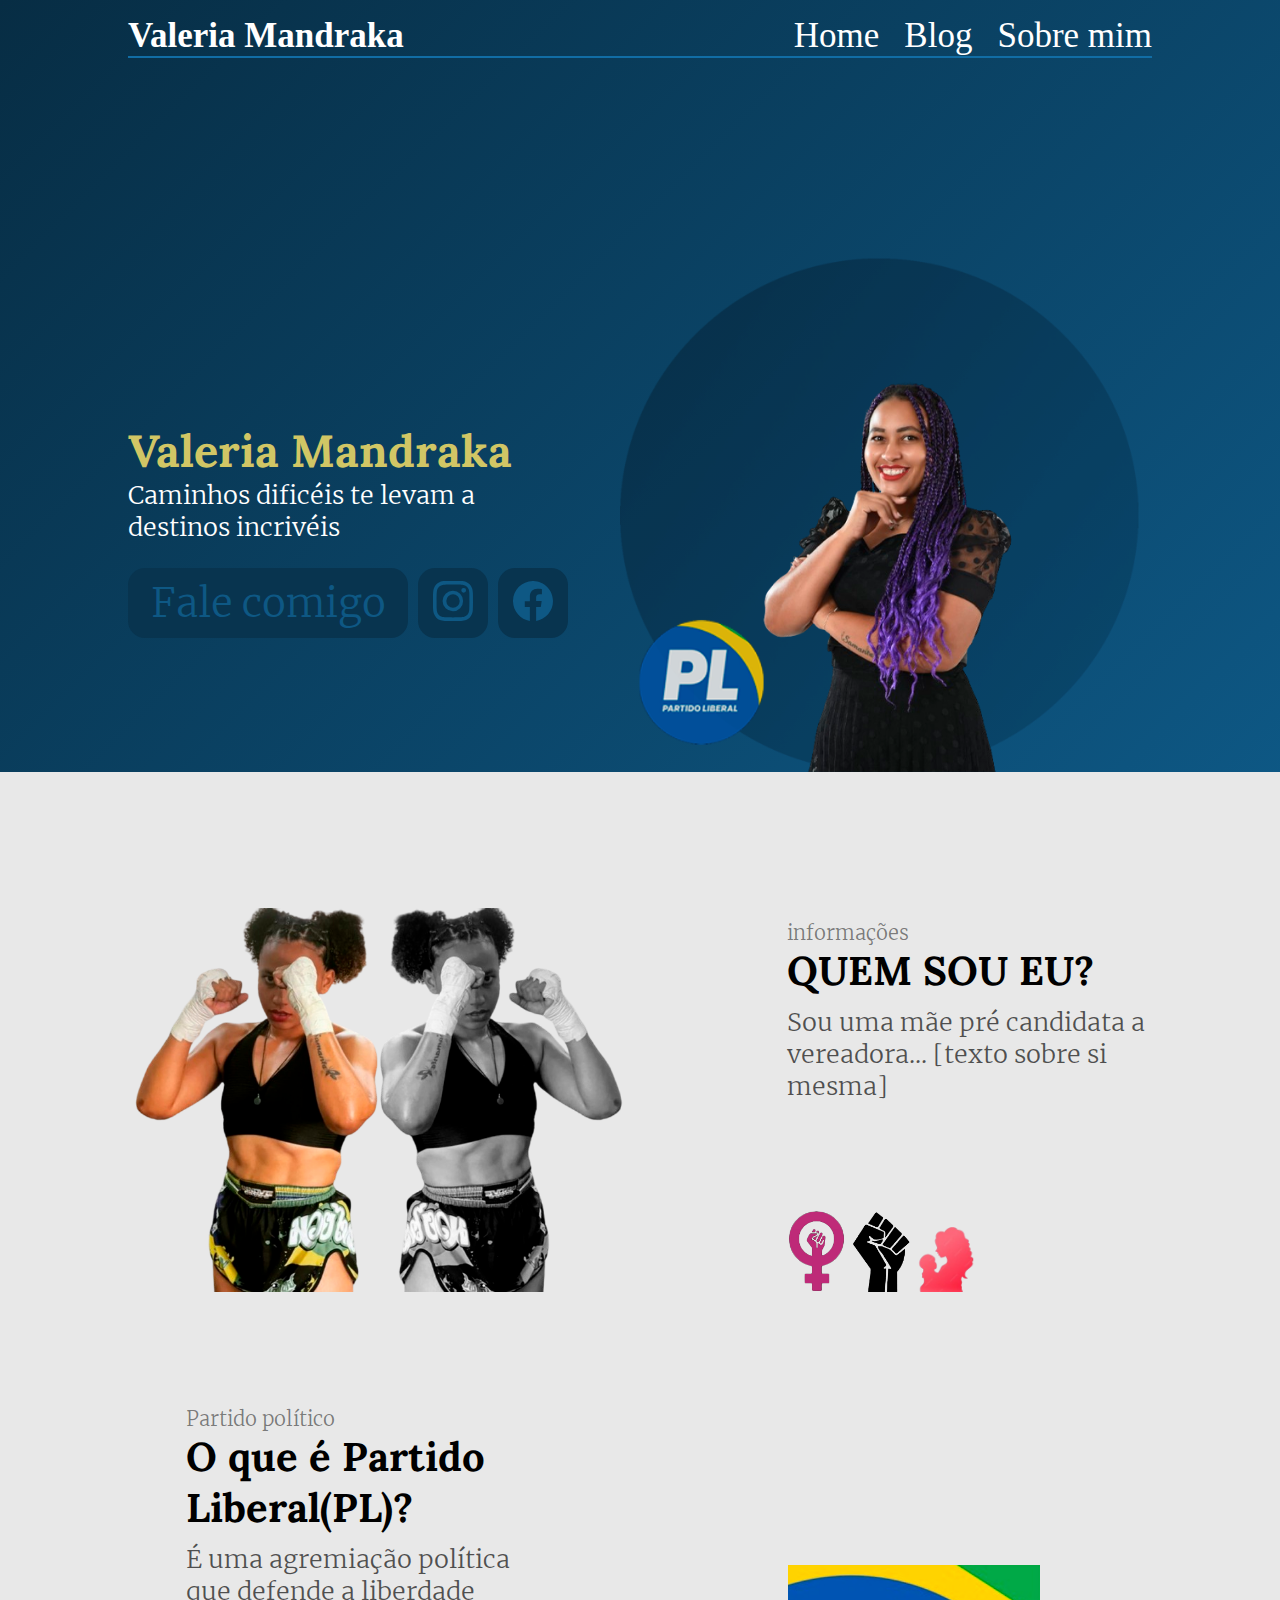
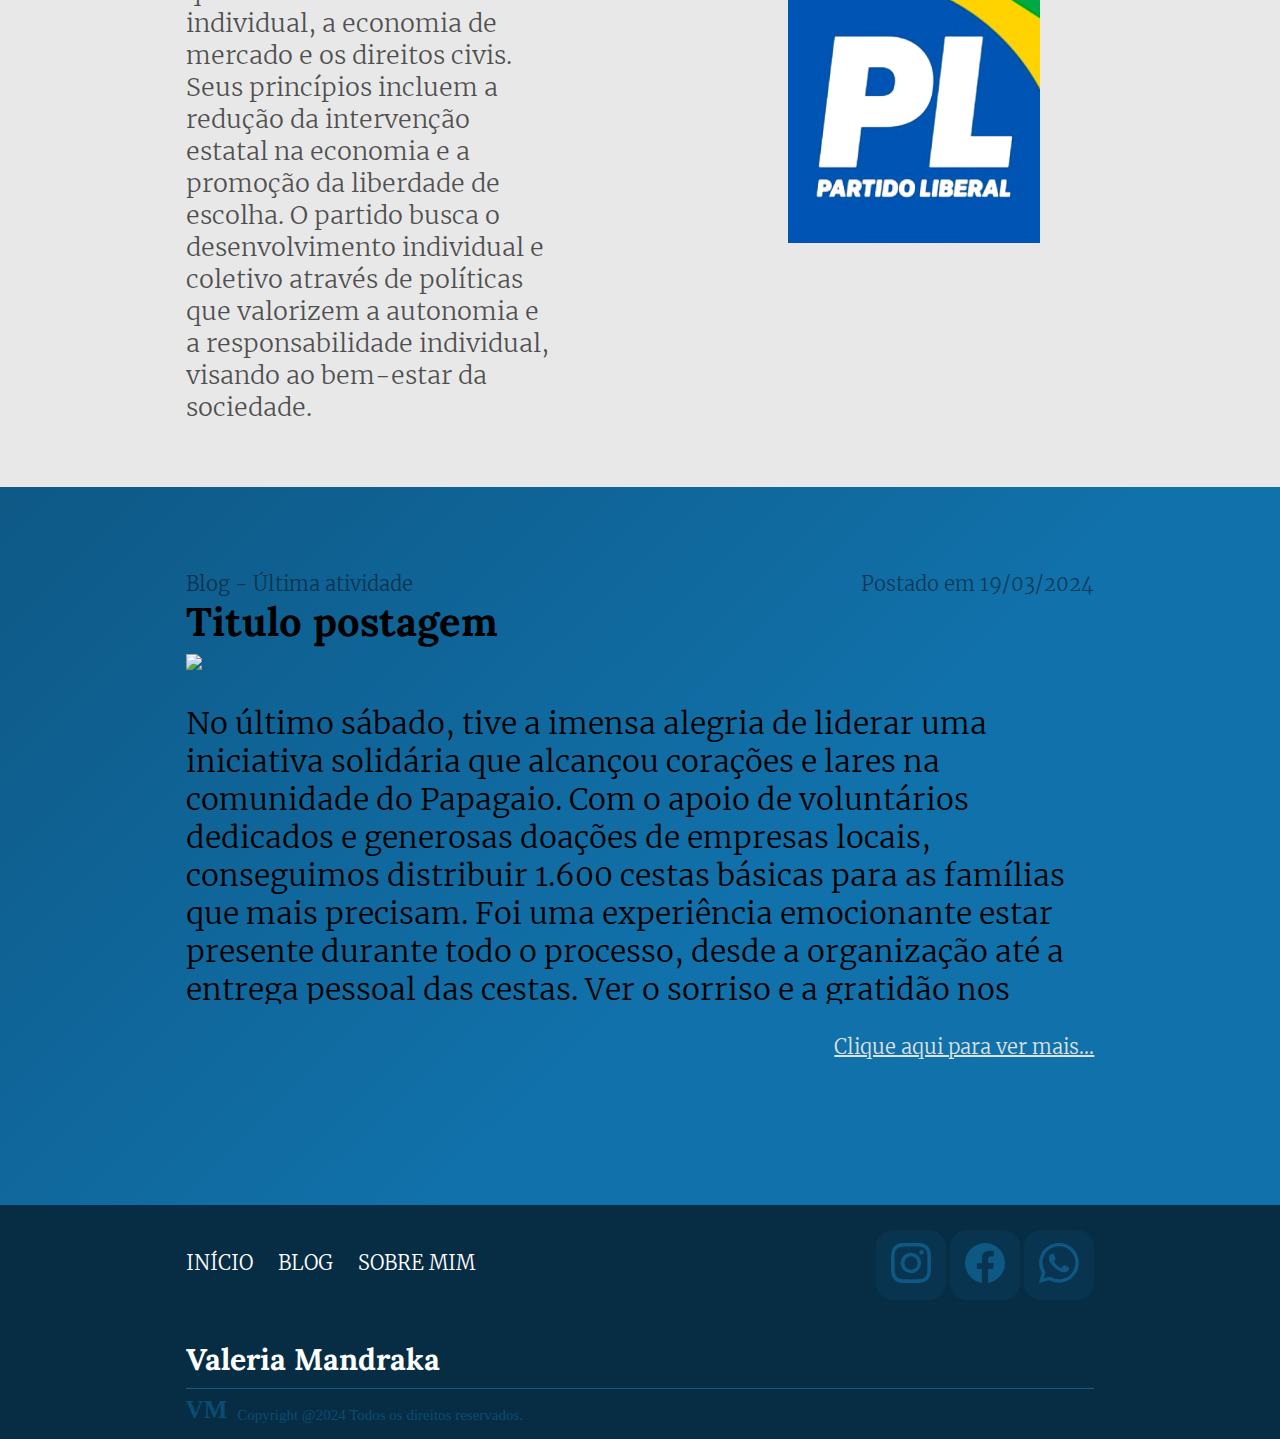
==== commit b8874323: "Add files via upload" ====
--- a/index.html
+++ b/index.html
@@ -47,7 +47,7 @@
              <a href="Blog.html" id="aBranco"> BLOG </a>
              </button>
              <button class="btnMenu">
-             <a href="index.html/#section_rolagem" id="aBranco"> SOBRE MIM </a>
+             <a href="#section_rolagem" id="aBranco"> SOBRE MIM </a>
              </button>
          </section>
 
--- a/assets/css/cssIndex.css
+++ b/assets/css/cssIndex.css
@@ -86,6 +86,8 @@
     margin: 0px;
     border: 0px;
     background: linear-gradient(135.32deg, #072D44 0%, #0E5A88 50.3%, #1171AA 75.14%);
+    position: relative;
+    height: auto;
 }
 
 header{
@@ -321,6 +323,10 @@
     font-family: MerriwheaterLight;
     font-size: 15px;
 }
+
+.DataMain3{
+    text-align: end;
+}
 .subtituloPostagem{
     display: flex;
     flex-direction: row;
@@ -347,6 +353,7 @@
     background-color: #072D44;
     align-items: center;
     color: #ffffff;
+
 }
 
 .sectionFooter{
@@ -430,6 +437,8 @@
     color: #DFE1E3;
     font-size: 20px;
     font-family: MerriwheaterLight;
+    position: absolute;
+    margin-bottom: 10%;
 }
 
 .h2Header{
@@ -493,9 +502,9 @@
     }
 
     .descBlog{
-      max-height: 200px;
-      text-overflow: ellipsis;
-      overflow: hidden;
+        max-height: 200px;
+          text-overflow: ellipsis;
+          overflow: hidden;
     }
     
     .p_texto{
@@ -706,8 +715,15 @@
     
         .sectionMain3{
             width: 90%;
-        }
-    
+
+        }
+    
+        .sectionMain3::after{
+            content: "";
+            display: table;
+            clear: both;
+        }
+
         .partidoMain{
             width: 100%;
         }
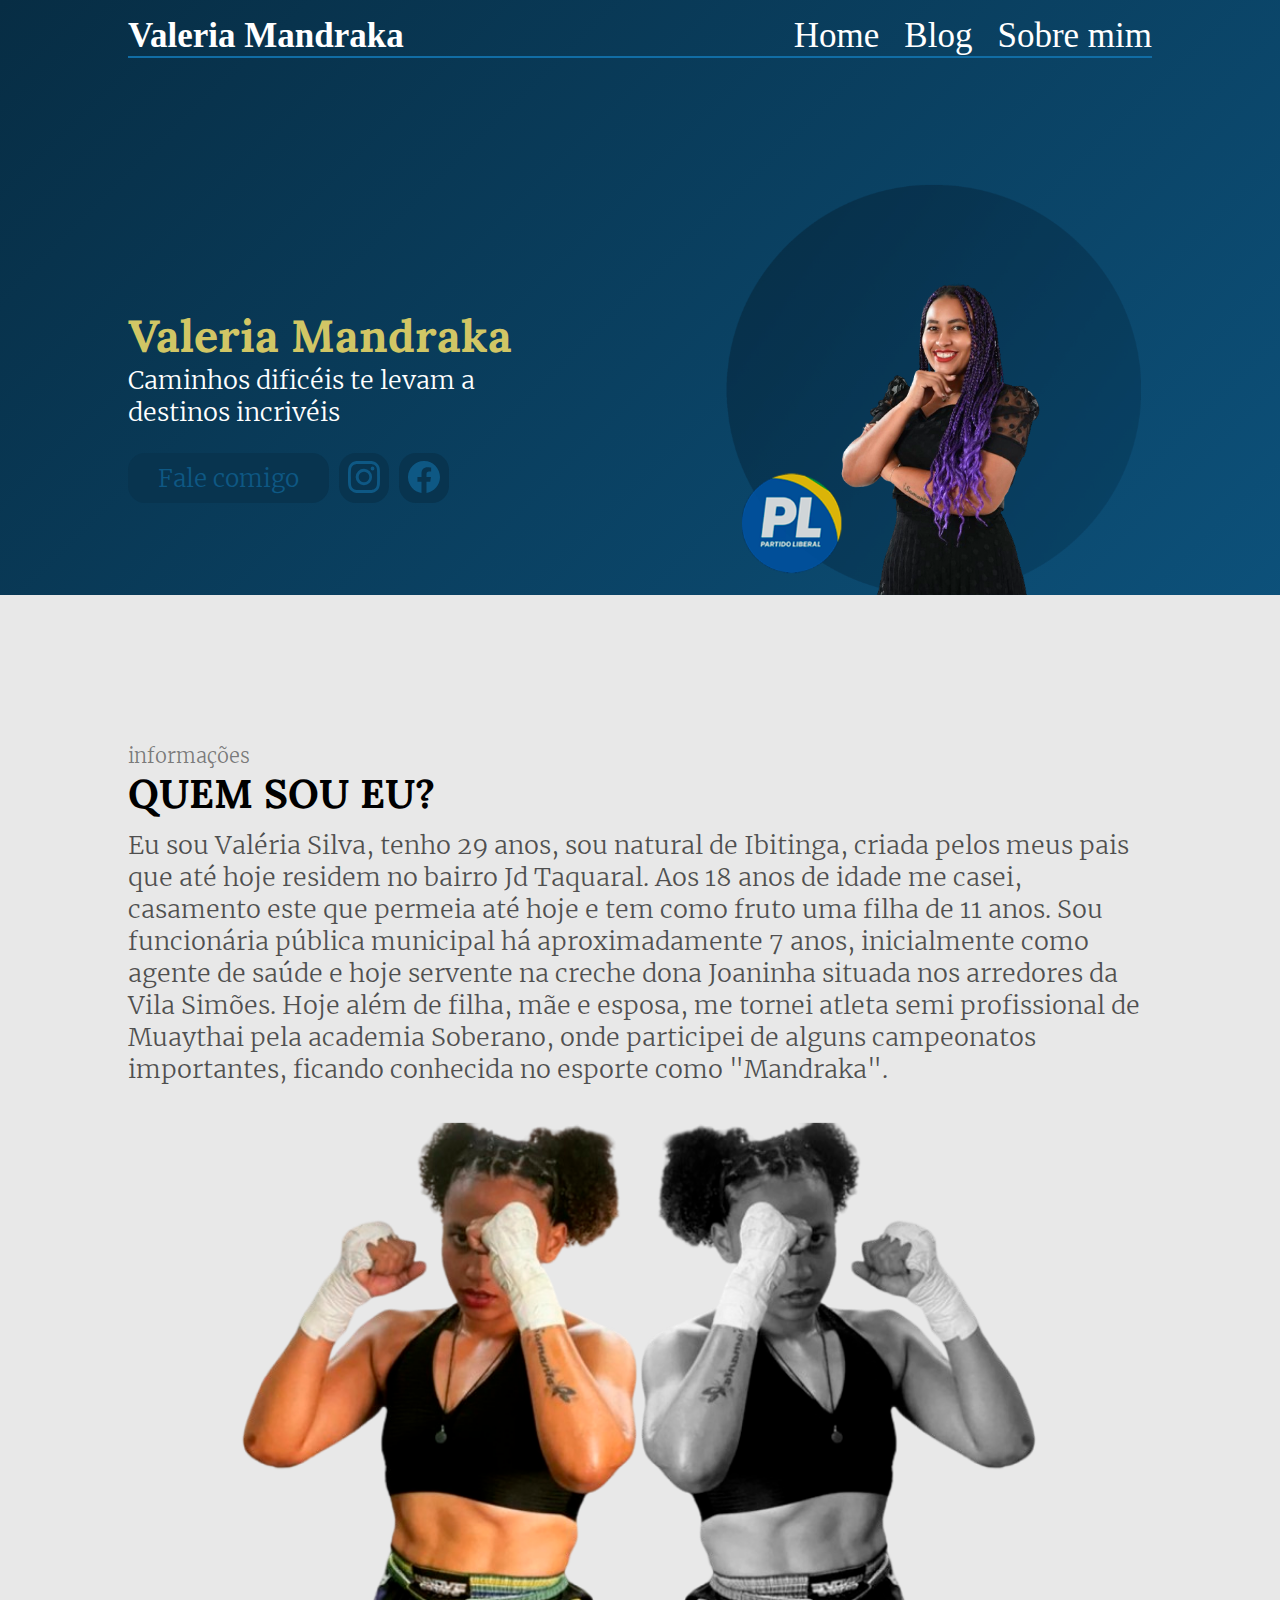
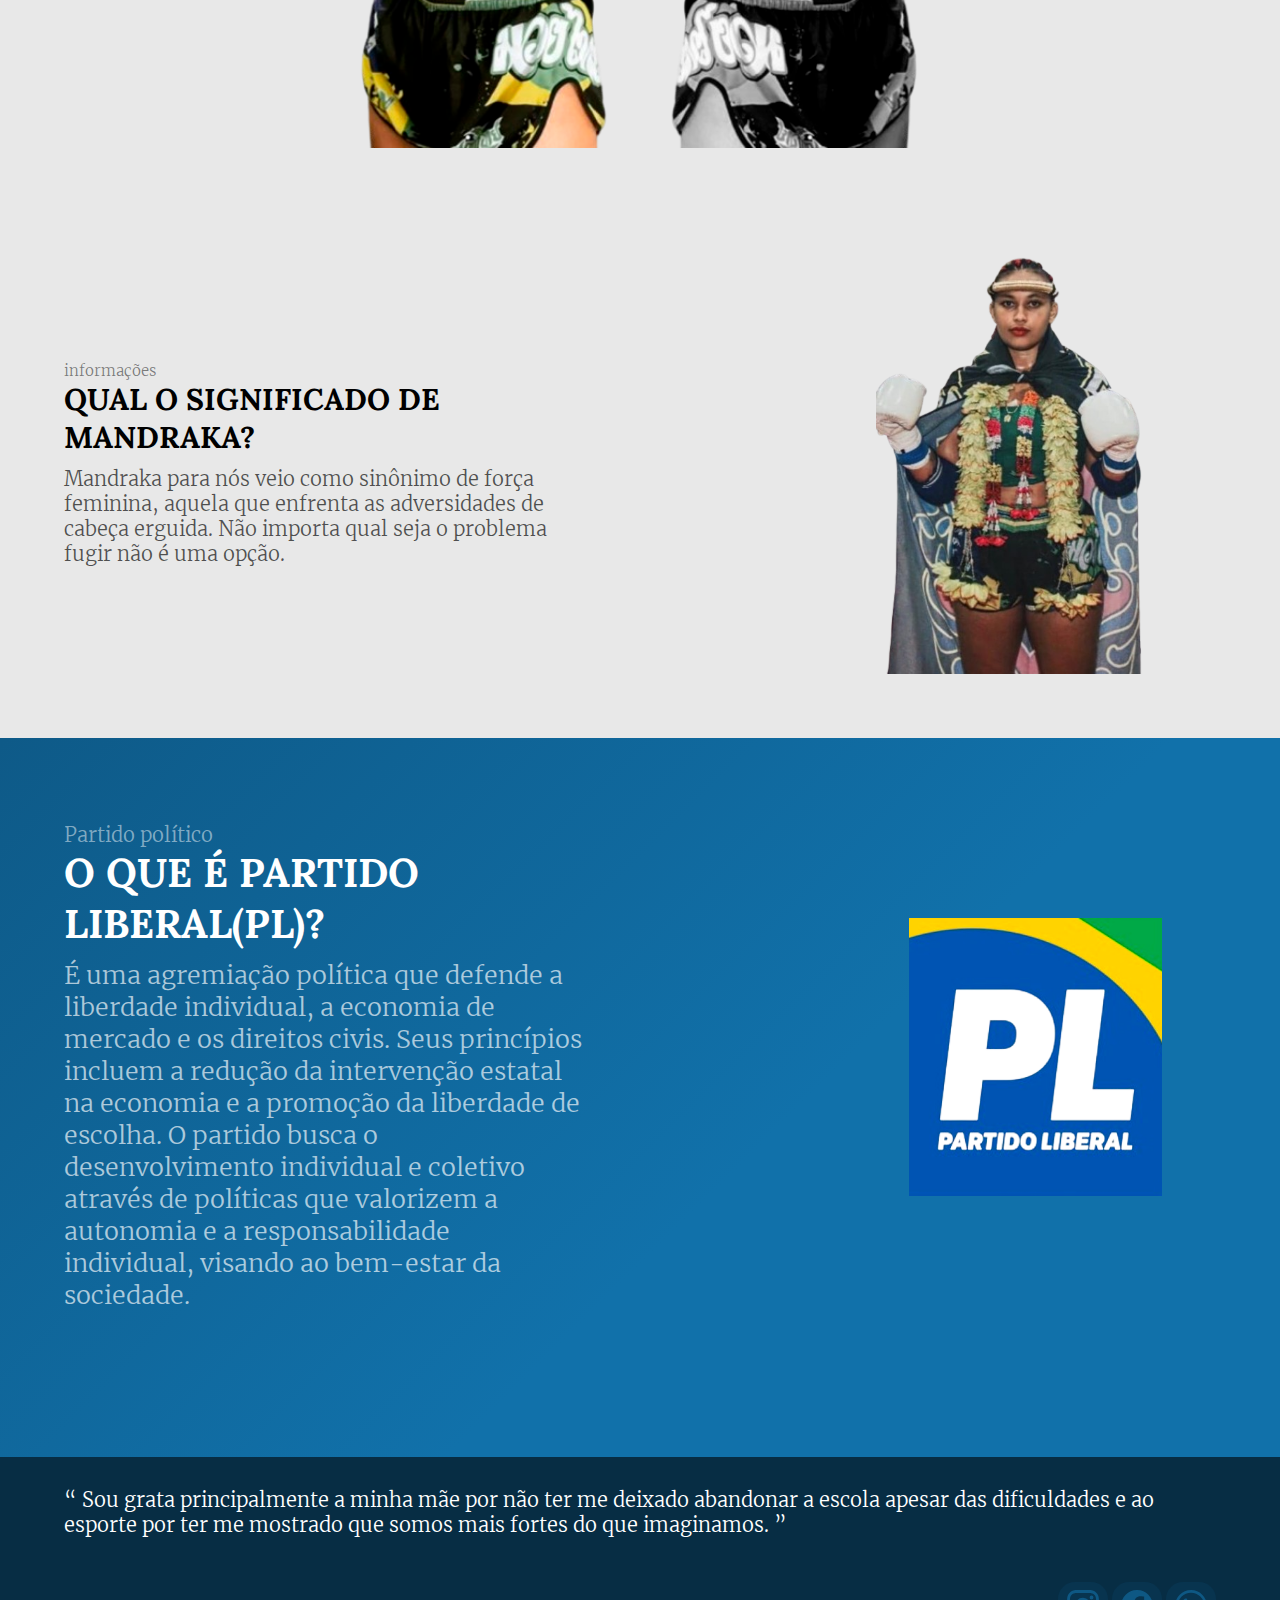
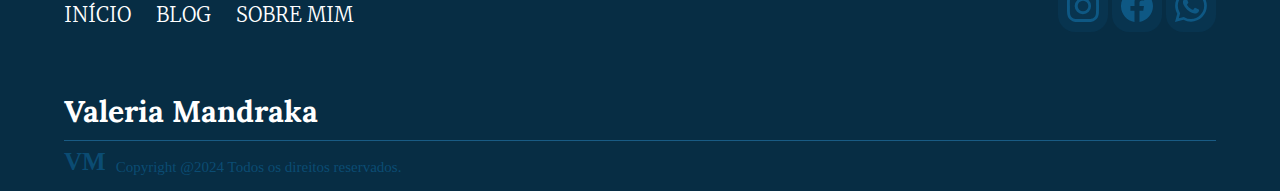
==== commit e122ae33: "Add files via upload" ====
--- a/index.html
+++ b/index.html
@@ -76,7 +76,7 @@
     <main>
         <section class="sectionMainContainer">
             <section class="sectionMain1" id="section_rolagem">
-                <div>
+                <div class="divimgLutadora">
                     <img src="assets/images/imgMain.png" alt="Valeria Mandraka lutadora" width="80%" class="imgLutadora">
                 </div>
 
@@ -89,7 +89,9 @@
                             QUEM SOU EU?
                         </h3>
                         <p class="descMain">
-                            Sou uma mãe pré candidata a vereadora...  [texto sobre si mesma]
+                            Eu sou Valéria Silva, tenho 29 anos, sou natural de Ibitinga, criada pelos meus pais que até hoje residem no bairro Jd Taquaral. Aos 18 anos de idade me casei, casamento este que permeia até hoje e tem como fruto uma filha de 11 anos.
+                            Sou funcionária pública municipal há aproximadamente 7 anos, inicialmente como agente de saúde e hoje servente na creche dona Joaninha situada nos arredores da Vila Simões.
+                            Hoje além de filha, mãe e esposa, me tornei atleta semi profissional de Muaythai pela academia Soberano, onde participei de alguns campeonatos importantes, ficando conhecida no esporte como "Mandraka".
                         </p>
                     </div>
                     <div class="divSobremimMain_div2">
@@ -101,9 +103,24 @@
             </section>
 
             <section class="sectionMain2">
+                <div class="sectionMandraka">
+                    <p class="subtituloInfo">informações</p>
+                    <h3 class="tituloMandraka">QUAL O SIGNIFICADO DE MANDRAKA?</h3>
+                    <p class="descMandraka">Mandraka para nós veio como sinônimo de força feminina, aquela que enfrenta as adversidades de cabeça erguida. Não importa qual seja o problema fugir não é uma opção.</p>
+                </div>
+
+                <div class="imgboxMain2">
+                    <img src="assets/images/imgMandraka.png" width="70%">
+                </div>
+            </section>
+        </section>
+
+        <section class="sectionMainContainer2">
+        
+            <section class="sectionMain2">
                 <div class="partidoMain">
                     <p class="PpartidoMain">Partido político</p>
-                    <h3 class="titulopartidoMain">O que é Partido Liberal(PL)? </h3>
+                    <h3 class="titulopartidoMain">O QUE É PARTIDO LIBERAL(PL)?</h3>
                     <p class="descpartidoMain">É uma agremiação política que defende a liberdade individual, a economia de mercado e os direitos civis. Seus princípios incluem a redução da intervenção estatal na economia e a promoção da liberdade de escolha. O partido busca o desenvolvimento individual e coletivo através de políticas que valorizem a autonomia e a responsabilidade individual, visando ao bem-estar da sociedade.</p>
                 </div>
 
@@ -111,31 +128,6 @@
                     <img src="assets/images/imgPartido.png" width="70%">
                 </div>
             </section>
-        </section>
-
-        <section class="sectionMainContainer2">
-            
-                <section class="sectionMain3">
-                    <div>
-                        <div class="subtituloPostagem">
-                            <p class="BlogMain3">Blog - Última atividade</p>
-                            <p class="DataMain3">Postado em 19/03/2024</p>
-                        </div>
-                        <h3 class="tituloBlog">Titulo postagem</h3>
-                    </div>
-                    <img src="https://encrypted-tbn0.gstatic.com/images?q=tbn:ANd9GcT1ABExkevNQ3aydkxNfhsvIcq7o0VCa7NH60OUea5zunQA9K06ds7O8G4jgLJGi5zmWrk&usqp=CAU" width="100%">
-                    <p class="descBlog">
-                        No último sábado, tive a imensa alegria de liderar uma iniciativa solidária que alcançou corações e lares na comunidade do Papagaio. Com o apoio de voluntários dedicados e generosas doações de empresas locais, conseguimos distribuir 1.600 cestas básicas para as famílias que mais precisam.
-
-Foi uma experiência emocionante estar presente durante todo o processo, desde a organização até a entrega pessoal das cestas. Ver o sorriso e a gratidão nos rostos das pessoas que receberam esse auxílio foi verdadeiramente inspirador.
-Nossa missão sempre foi promover a solidariedade e o apoio mútuo em nossa comunidade, e essa iniciativa reforçou ainda mais nosso compromisso. Saber que conseguimos oferecer um alívio imediato para tantos lares que enfrentam dificuldades diárias é incrivelmente gratificante.
-
-A entrega das cestas básicas não foi apenas sobre fornecer alimentos essenciais, mas também sobre mostrar às pessoas que elas não estão sozinhas em suas lutas. Foi sobre fortalecer os laços comunitários e lembrar a todos nós que, juntos, somos capazes de superar qualquer desafio.
-
-Agradeço do fundo do meu coração a todos os voluntários, doadores e membros da comunidade que tornaram possível esse gesto de solidariedade. A verdadeira essência da bondade humana brilhou intensamente no bairro do Papagaio neste dia, e estou profundamente honrado por ter feito parte disso.
-                    </p>
-                    <p class="p_texto"><a href="Blog.html#Postagem1" class="a_texto">Clique aqui para ver mais...</a></p>
-                </section>
                 
             </section>
         <br>
@@ -143,6 +135,9 @@
 
 
     <footer>
+        <section class="sectionAgradecimentos">
+            <p class="pAgradecimentos">“ Sou grata principalmente a minha mãe por não ter me deixado abandonar a escola apesar das dificuldades e ao esporte por ter me mostrado que somos mais fortes do que imaginamos. ”</p>
+        </section>
         <section class="sectionFooter">
             <div class="textFooter">
                 <ul class="ulFooter">
@@ -153,7 +148,7 @@
                         <a href="Blog.html" id="aBranco"> BLOG </a>
                     </li>
                     <li class="liFooter" id="BtnRolagem">
-                        <a href="index.html/#section_rolagem" id="aBranco"> SOBRE MIM </a>
+                        <a href="index.html#section_rolagem" id="aBranco"> SOBRE MIM </a>
                     </li>
                 </ul>
 
--- a/assets/css/cssIndex.css
+++ b/assets/css/cssIndex.css
@@ -243,6 +243,7 @@
     flex-direction: column;
     justify-content: space-between;
     align-items: end;
+    width: 70%;
 }
 
 .descMain{
@@ -283,25 +284,66 @@
 }
 
 .partidoMain{
-    width: 40%;
-}
-.PpartidoMain{
+    width: 45%;
+}
+
+.sectionMandraka{
+    width: 45%;
+    display: flex;
+    flex-direction: column;
+    justify-content: center;
+    align-items: center;
+}
+
+.subtituloInfo{
     color: rgba(0, 0, 0, 0.49);
     font-family: MerriwheaterLight;
     margin-bottom: 0px;
-    font-size: 15px
-}
-
-.titulopartidoMain{
+    font-size: 15px;
+    width: 100%;
+}
+
+.tituloMandraka{
     color: #000000;
     margin-top: 0px;
     font-size: 30px;
     font-family: LoraBold;
+    margin-bottom: 10px;   
+    width: 100%;
+}
+
+.pAgradecimentos{
+    font-family: MerriwheaterLight;
+    font-size: 20px;
+    margin-top: 30px;
+}
+
+.descMandraka{
+    color: rgba(0, 0, 0, 0.66);
+    font-family: MerriwheaterLight;
+    margin-bottom: 0px;
+    font-size: 20px;
+    margin-top: 0px;
+}
+
+.PpartidoMain{
+    color: rgba(255, 255, 255, 0.49);
+    font-family: MerriwheaterLight;
+    margin-bottom: 0px;
+    font-size: 15px
+}
+
+.titulopartidoMain{
+    color: #ffffff;
+    margin-top: 0px;
+    font-size: 30px;
+    font-family: LoraBold;
     margin-bottom: 10px;
 }
 
+
 .descpartidoMain{
-    color: rgba(0, 0, 0, 0.66);
+    color: rgba(255, 255, 255, 0.66);
     font-family: MerriwheaterLight;
     margin-bottom: 0px;
     font-size: 20px;
@@ -446,6 +488,9 @@
     font-family: LoraBold;
 }
 
+
+
+
 @media (max-width: 480px) {
     body{
         display: flex;
@@ -482,6 +527,19 @@
     }
     .divSobremimMain{
         align-items: start;
+        width: 100%;
+    }
+
+    .sectionMandraka{
+        width: 100%;
+    }
+
+    .sectionAgradecimentos{
+        width: 71%;
+    }
+
+    .divSobremimMain_div1{
+        width: 100%;
     }
     .divSobremimMain_div2{
         display: none;
@@ -542,481 +600,390 @@
         font-size: 15px;
     }
 
-}
-
-    @media (min-width: 481px) and (max-width: 767px) {
-        body{
-            display: flex;
-            flex-direction: column;
-
-        }
-
-        .navigation{
-            display: none;
-        }
-    
-        .btnFalecomigo{
-            width: 200px;
-            padding-left: 0px;
-            padding-right: 0px;
-        }
-    
-        .sectionHeader{
-            flex-direction: column;
-            padding-top: 5%;
-            height: auto;
-        }
-    
-        .imgHeaderbox{
-            justify-content: center;
-        }
-    
-        .sectionMainContainer{
-            padding-top: 5%;
-            gap: 30px;
-        }
-        .sectionMain1{
-            flex-direction: column-reverse;
-            width: 90%;
-        }
-        .divSobremimMain{
-            align-items: start;
-        }
-        .divSobremimMain_div2{
-            display: none;
-        }
-    
-        .sectionMain2{
-            flex-direction: column;
-            gap: 20px;
-            width: 90%;
-        }
-    
-        .sectionMain3{
-            width: 90%;
-        }
-    
-        .partidoMain{
-            width: 100%;
-        }
-    
-        .descBlog{
-          max-height: 200px;
+}/* OK */
+
+@media (min-width: 481px) and (max-width: 767px) {
+    body{
+        display: flex;
+        flex-direction: column;
+    }
+
+    .navigation{
+        display: none;
+    }
+
+    .btnFalecomigo{
+        width: 200px;
+        padding-left: 0px;
+        padding-right: 0px;
+    }
+
+    .sectionHeader{
+        flex-direction: column;
+        gap: 20px;
+        padding-top: 10%;
+    }
+
+    .imgHeaderbox{
+        justify-content: center;
+    }
+
+    .sectionMainContainer{
+        padding-top: 5%;
+        gap: 30px;
+    }
+    .sectionMain1{
+        flex-direction: column-reverse;
+        width: 90%;
+    }
+    .divSobremimMain{
+        align-items: start;
+        width: 100%;
+    }
+
+    .sectionMandraka{
+        width: 100%;
+    }
+
+    .sectionAgradecimentos{
+        width: 71%;
+    }
+
+    .divSobremimMain_div1{
+        width: 100%;
+    }
+    .divSobremimMain_div2{
+        display: none;
+    }
+
+    .sectionMain2{
+        flex-direction: column;
+        gap: 20px;
+        width: 90%;
+    }
+
+    .sectionMain3{
+        width: 90%;
+    }
+
+    .partidoMain{
+        width: 100%;
+    }
+
+    .descBlog{
+        max-height: 200px;
           text-overflow: ellipsis;
           overflow: hidden;
-        }
-        
-        .p_texto{
-            display: flex;
-            justify-content: end;
-        }
-    
-        
-    
-        .imgValeria{
-            width: 100%;
-        }
-        .imgLutadora{
-            width: 100%;
-        }
-    
-        .ulFooter{
-            display: flex;
-            flex-direction: column;
-            gap: 10px;
-        }   
-    
-        .btns_footer{
-            display: flex;
-            flex-direction: column;
-            gap: 10px;
-        }
-    
-        .h3Footer{
-            font-size: 30px;
-            margin-bottom: 10px;
-        }
-    
-        .pFooter2{
-            font-size: 15px;
-        }
-      } /* OK */
+    }
+    
+    .p_texto{
+        display: flex;
+        justify-content: end;
+    }
+
+    
+
+    .imgValeria{
+        width: 100%;
+    }
+    .imgLutadora{
+        width: 100%;
+    }
+
+    .ulFooter{
+        display: flex;
+        flex-direction: column;
+        gap: 10px;
+    }   
+
+    .btns_footer{
+        display: flex;
+        flex-direction: column;
+        gap: 10px;
+    }
+
+    .h3Footer{
+        font-size: 30px;
+        margin-bottom: 10px;
+    }
+
+    .pFooter2{
+        font-size: 15px;
+    }
+
+}/* OK */
       
      
-      @media (min-width: 768px) and (max-width: 991px) {
-        body{
-            display: flex;
-            flex-direction: column;
-
-        }
-
-        .h1Navigation{
-            font-size: 60px;
-        }
-
-        .btnNavigation{
-            font-size: 60px;
-        }
-
-        .pHeader{
-            font-size: 40px;
-        }
-
-        .navigation{
-            display: none;
-        }
-    
-        .btnFalecomigo{
-            height: 80px;
-            font-size: 40px;
-            width: 280px;
-            padding-left: 0px;
-            padding-right: 0px;
-        }
-
-        #btnInstagram, #btnWhatsapp{
-            width: 50px;
-        }
-        .btnInstagram, .btnWhatsapp{
-            height: 80px;
-            width: 80px;
-        }
-    
-        .sectionHeader{
-            flex-direction: column;
-            padding-top: 5%;
-            height: auto;
-        }
-    
-        .imgHeaderbox{
-            justify-content: center;
-        }
-    
-        .sectionMainContainer{
-            padding-top: 5%;
-            gap: 30px;
-        }
-        .sectionMain1{
-            flex-direction: column-reverse;
-            width: 90%;
-        }
-        .divSobremimMain{
-            align-items: start;
-        }
-        .divSobremimMain_div2{
-            display: none;
-        }
-    
-        .sectionMain2{
-            flex-direction: column;
-            gap: 20px;
-            width: 90%;
-        }
-    
-        .sectionMain3{
-            width: 90%;
-
-        }
-    
-        .sectionMain3::after{
-            content: "";
-            display: table;
-            clear: both;
-        }
-
-        .partidoMain{
-            width: 100%;
-        }
-    
-        .descBlog{
-          max-height: 200px;
+@media (min-width: 768px) and (max-width: 991px) {
+    body{
+        display: flex;
+        flex-direction: column;
+    }
+
+    .navigation{
+        display: none;
+    }
+
+    .btnFalecomigo{
+        width: 200px;
+        padding-left: 0px;
+        padding-right: 0px;
+    }
+
+    .sectionHeader{
+        flex-direction: column;
+        gap: 20px;
+        padding-top: 10%;
+    }
+
+    .imgHeaderbox{
+        justify-content: center;
+    }
+
+    .sectionMainContainer{
+        padding-top: 5%;
+        gap: 30px;
+    }
+    .sectionMain1{
+        flex-direction: column-reverse;
+        width: 90%;
+    }
+    .divSobremimMain{
+        align-items: start;
+        width: 100%;
+    }
+
+    .sectionMandraka{
+        width: 100%;
+    }
+
+    .sectionAgradecimentos{
+        width: 71%;
+    }
+
+    .divSobremimMain_div1{
+        width: 100%;
+    }
+    .divSobremimMain_div2{
+        display: none;
+    }
+
+    .sectionMain2{
+        flex-direction: column;
+        gap: 20px;
+        width: 90%;
+    }
+
+    .sectionMain3{
+        width: 90%;
+    }
+
+    .partidoMain{
+        width: 100%;
+    }
+
+    .descBlog{
+        max-height: 200px;
           text-overflow: ellipsis;
           overflow: hidden;
-        }
-        
-        .p_texto{
-            display: flex;
-            justify-content: end;
-        }
-    
-        
-    
-        .imgValeria{
-            width: 100%;
-        }
-        .imgLutadora{
-            width: 100%;
-        }
-    
-        .ulFooter{
-            display: flex;
-            flex-direction: column;
-            gap: 10px;
-            font-size: 30px;
-        }   
-    
-        .btns_footer{
-            display: flex;
-            flex-direction: column;
-            gap: 10px;
-        }
-    
-        .h3Footer{
-            font-size: 30px;
-            margin-bottom: 10px;
-        }
-    
-        .pFooter2{
-            font-size: 15px;
-        }
-
-        .sobremimMain{
-            font-size: 40px;
-        }
-
-        .descMain{
-            font-size: 30px;
-        }
-
-        .titulopartidoMain{
-            font-size: 40px;
-        }
-
-        .descpartidoMain{
-            font-size: 30px;
-        }
-
-        .tituloBlog{
-            font-size: 40px;
-        }
-
-        .descBlog{
-            font-size: 30px;
-        }
-
-        .BlogMain3{
-            font-size: 20px;
-        }
-
-        .DataMain3{
-            font-size: 20px;
-        }
-
-        .PpartidoMain{
-            font-size: 20px;
-        }
-
-        .infoMain{
-            font-size: 20px;
-        }
-
-        .p_texto{
-            font-size: 25px;
-        }
-      } /* OK */
+    }
+    
+    .p_texto{
+        display: flex;
+        justify-content: end;
+    }
+
+    
+
+    .imgValeria{
+        width: 100%;
+    }
+    .imgLutadora{
+        width: 100%;
+    }
+
+    .ulFooter{
+        display: flex;
+        flex-direction: column;
+        gap: 10px;
+    }   
+
+    .btns_footer{
+        display: flex;
+        flex-direction: column;
+        gap: 10px;
+    }
+
+    .h3Footer{
+        font-size: 30px;
+        margin-bottom: 10px;
+    }
+
+    .pFooter2{
+        font-size: 15px;
+    }
+
+}
       
      
-      @media (min-width: 992px) and (max-width: 1199px) {
-        body{
-            display: flex;
-            flex-direction: column;
-
-        }
-
-        .h1Navigation{
-            font-size: 60px;
-        }
-
-        .btnNavigation{
-            font-size: 60px;
-        }
-
-        .pHeader{
-            font-size: 40px;
-        }
-
-        .navigation{
-            display: none;
-        }
-    
-        .btnFalecomigo{
-            height: 80px;
-            font-size: 40px;
-            width: 280px;
-            padding-left: 0px;
-            padding-right: 0px;
-        }
-
-        #btnInstagram, #btnWhatsapp{
-            width: 50px;
-        }
-        .btnInstagram, .btnWhatsapp{
-            height: 80px;
-            width: 80px;
-        }
-    
-        .sectionHeader{
-            flex-direction: column;
-            padding-top: 5%;
-            height: auto;
-        }
-    
-        .imgHeaderbox{
-            justify-content: center;
-        }
-    
-        .sectionMainContainer{
-            padding-top: 5%;
-            gap: 30px;
-        }
-        .sectionMain1{
-            flex-direction: column-reverse;
-            width: 90%;
-        }
-        .divSobremimMain{
-            align-items: start;
-        }
-        .divSobremimMain_div2{
-            display: none;
-        }
-    
-        .sectionMain2{
-            flex-direction: column;
-            gap: 20px;
-            width: 90%;
-        }
-    
-        .sectionMain3{
-            width: 90%;
-        }
-    
-        .partidoMain{
-            width: 100%;
-        }
-    
-        .descBlog{
-          max-height: 200px;
-          text-overflow: ellipsis;
-          overflow: hidden;
-        }
-        
-        .p_texto{
-            display: flex;
-            justify-content: end;
-        }
-    
-        
-    
-        .imgValeria{
-            width: 100%;
-        }
-        .imgLutadora{
-            width: 100%;
-        }
-    
-        .ulFooter{
-            display: flex;
-            flex-direction: column;
-            gap: 10px;
-            font-size: 30px;
-        }   
-    
-        .btns_footer{
-            display: flex;
-            flex-direction: column;
-            gap: 10px;
-        }
-    
-        .h3Footer{
-            font-size: 30px;
-            margin-bottom: 10px;
-        }
-    
-        .pFooter2{
-            font-size: 15px;
-        }
-
-        .sobremimMain{
-            font-size: 40px;
-        }
-
-        .descMain{
-            font-size: 30px;
-        }
-
-        .titulopartidoMain{
-            font-size: 40px;
-        }
-
-        .descpartidoMain{
-            font-size: 30px;
-        }
-
-        .tituloBlog{
-            font-size: 40px;
-        }
-
-        .descBlog{
-            font-size: 30px;
-        }
-
-        .BlogMain3{
-            font-size: 20px;
-        }
-
-        .DataMain3{
-            font-size: 20px;
-        }
-
-        .PpartidoMain{
-            font-size: 20px;
-        }
-
-        .infoMain{
-            font-size: 20px;
-        }
-
-        .p_texto{
-            font-size: 25px;
-        }
-      } /* OK */
+@media (min-width: 992px) and (max-width: 1199px) {
+    .navigationMobile{
+        display: none;
+    }
+
+    .navigation{
+        align-items: end;
+    }
+
+    .sectionMain1{
+        flex-direction: column-reverse;
+    }
+
+    .divSobremimMain{
+        width: 100%;
+        align-items: start;
+    }
+
+    .divSobremimMain_div1{
+        width: 100%;
+    }
+
+    .divSobremimMain_div2{
+        display: none;
+    }
+    .sectionHeader{
+        margin-top: 15%;
+    }
+
+    .h2Header{
+        display: block;
+    }
+    
+    .h3Footer{
+        font-size: 30px;
+        margin-bottom: 10px;
+    }
+
+    .pFooter2{
+        font-size: 15px;
+    }
+
+    .sobremimMain{
+        font-size: 40px;
+    }
+
+    .descMain{
+        font-size: 25px;
+    }
+
+    .divimgLutadora{
+        display: flex;
+        align-items: center;
+        justify-content: center;
+    }
+
+
+
+    .titulopartidoMain{
+        font-size: 40px;
+    }
+
+    .descpartidoMain{
+        font-size: 25px;
+    }
+
+    .tituloBlog{
+        font-size: 40px;
+    }
+
+    .descBlog{
+        font-size: 30px;
+    }
+
+    .BlogMain3{
+        font-size: 20px;
+    }
+
+    .DataMain3{
+        font-size: 20px;
+    }
+
+    .PpartidoMain{
+        font-size: 20px;
+    }
+
+    .infoMain{
+        font-size: 20px;
+    }
+
+    .p_texto{
+        font-size: 25px;
+    }
+
+    .sectionMain2{
+        width: 90%;
+    }
+
+    .sectionFooter{
+        width: 90%;
+    }
+
+    .sectionFooter2{
+        width: 90%;
+    }
+    
+    .sectionAgradecimentos{
+        width: 90%;
+    }
+
+    .descBlog{
+        max-height: 300px;
+        text-overflow: ellipsis;
+        overflow: hidden;
+    }   
+    
+    .p_texto{
+        display: flex;
+        justify-content: end;
+    }
+
+    .sectionHeader{
+        margin-top: 120px;
+    }
+  }
       
       /* Estilos para telas médias (1200px a 1439px) */
       @media (min-width: 1200px) and (max-width: 1439px) {
         .navigationMobile{
             display: none;
         }
-
+    
         .navigation{
             align-items: end;
         }
-
-        .imgValeria{
+    
+        .sectionMain1{
+            flex-direction: column-reverse;
+        }
+    
+        .divSobremimMain{
             width: 100%;
-        }
-
+            align-items: start;
+        }
+    
+        .divSobremimMain_div1{
+            width: 100%;
+        }
+    
+        .divSobremimMain_div2{
+            display: none;
+        }
         .sectionHeader{
             margin-top: 15%;
         }
-
+    
         .h2Header{
             display: block;
-        }
-
-        .btnFalecomigo{
-            height: 70px;
-            font-size: 40px;
-            width: 280px;
-            padding-left: 0px;
-            padding-right: 0px;
-        }
-
-        #btnInstagram, #btnWhatsapp{
-            width: 40px;
-        }
-        .btnInstagram, .btnWhatsapp{
-            height: 70px;
-            width: 70px;
         }
         
         .h3Footer{
@@ -1027,55 +994,74 @@
         .pFooter2{
             font-size: 15px;
         }
-
+    
         .sobremimMain{
             font-size: 40px;
         }
-
+    
         .descMain{
             font-size: 25px;
         }
-
-        .imgLutadora{
-            width: 100%;
-        }
-
+    
+        .divimgLutadora{
+            display: flex;
+            align-items: center;
+            justify-content: center;
+        }
+    
+    
+    
         .titulopartidoMain{
             font-size: 40px;
         }
-
+    
         .descpartidoMain{
             font-size: 25px;
         }
-
+    
         .tituloBlog{
             font-size: 40px;
         }
-
+    
         .descBlog{
             font-size: 30px;
         }
-
+    
         .BlogMain3{
             font-size: 20px;
         }
-
+    
         .DataMain3{
             font-size: 20px;
         }
-
+    
         .PpartidoMain{
             font-size: 20px;
         }
-
+    
         .infoMain{
             font-size: 20px;
         }
-
+    
         .p_texto{
             font-size: 25px;
         }
-
+    
+        .sectionMain2{
+            width: 90%;
+        }
+    
+        .sectionFooter{
+            width: 90%;
+        }
+    
+        .sectionFooter2{
+            width: 90%;
+        }
+        
+        .sectionAgradecimentos{
+            width: 90%;
+        }
     
         .descBlog{
             max-height: 300px;
@@ -1087,7 +1073,11 @@
             display: flex;
             justify-content: end;
         }
-      } /* OK */
+    
+        .sectionHeader{
+            margin-top: 120px;
+        }
+      }
       
       
       /* Estilos para telas grandes (1440px e acima) */
@@ -1111,22 +1101,7 @@
         .h2Header{
             display: block;
         }
-
-        .btnFalecomigo{
-            height: 70px;
-            font-size: 40px;
-            width: 280px;
-            padding-left: 0px;
-            padding-right: 0px;
-        }
-
-        #btnInstagram, #btnWhatsapp{
-            width: 40px;
-        }
-        .btnInstagram, .btnWhatsapp{
-            height: 70px;
-            width: 70px;
-        }
+        
         
         .h3Footer{
             font-size: 30px;
@@ -1150,7 +1125,7 @@
         }
 
         .titulopartidoMain{
-            font-size: 40px;
+            font-size: 30px;
         }
 
         .descpartidoMain{
